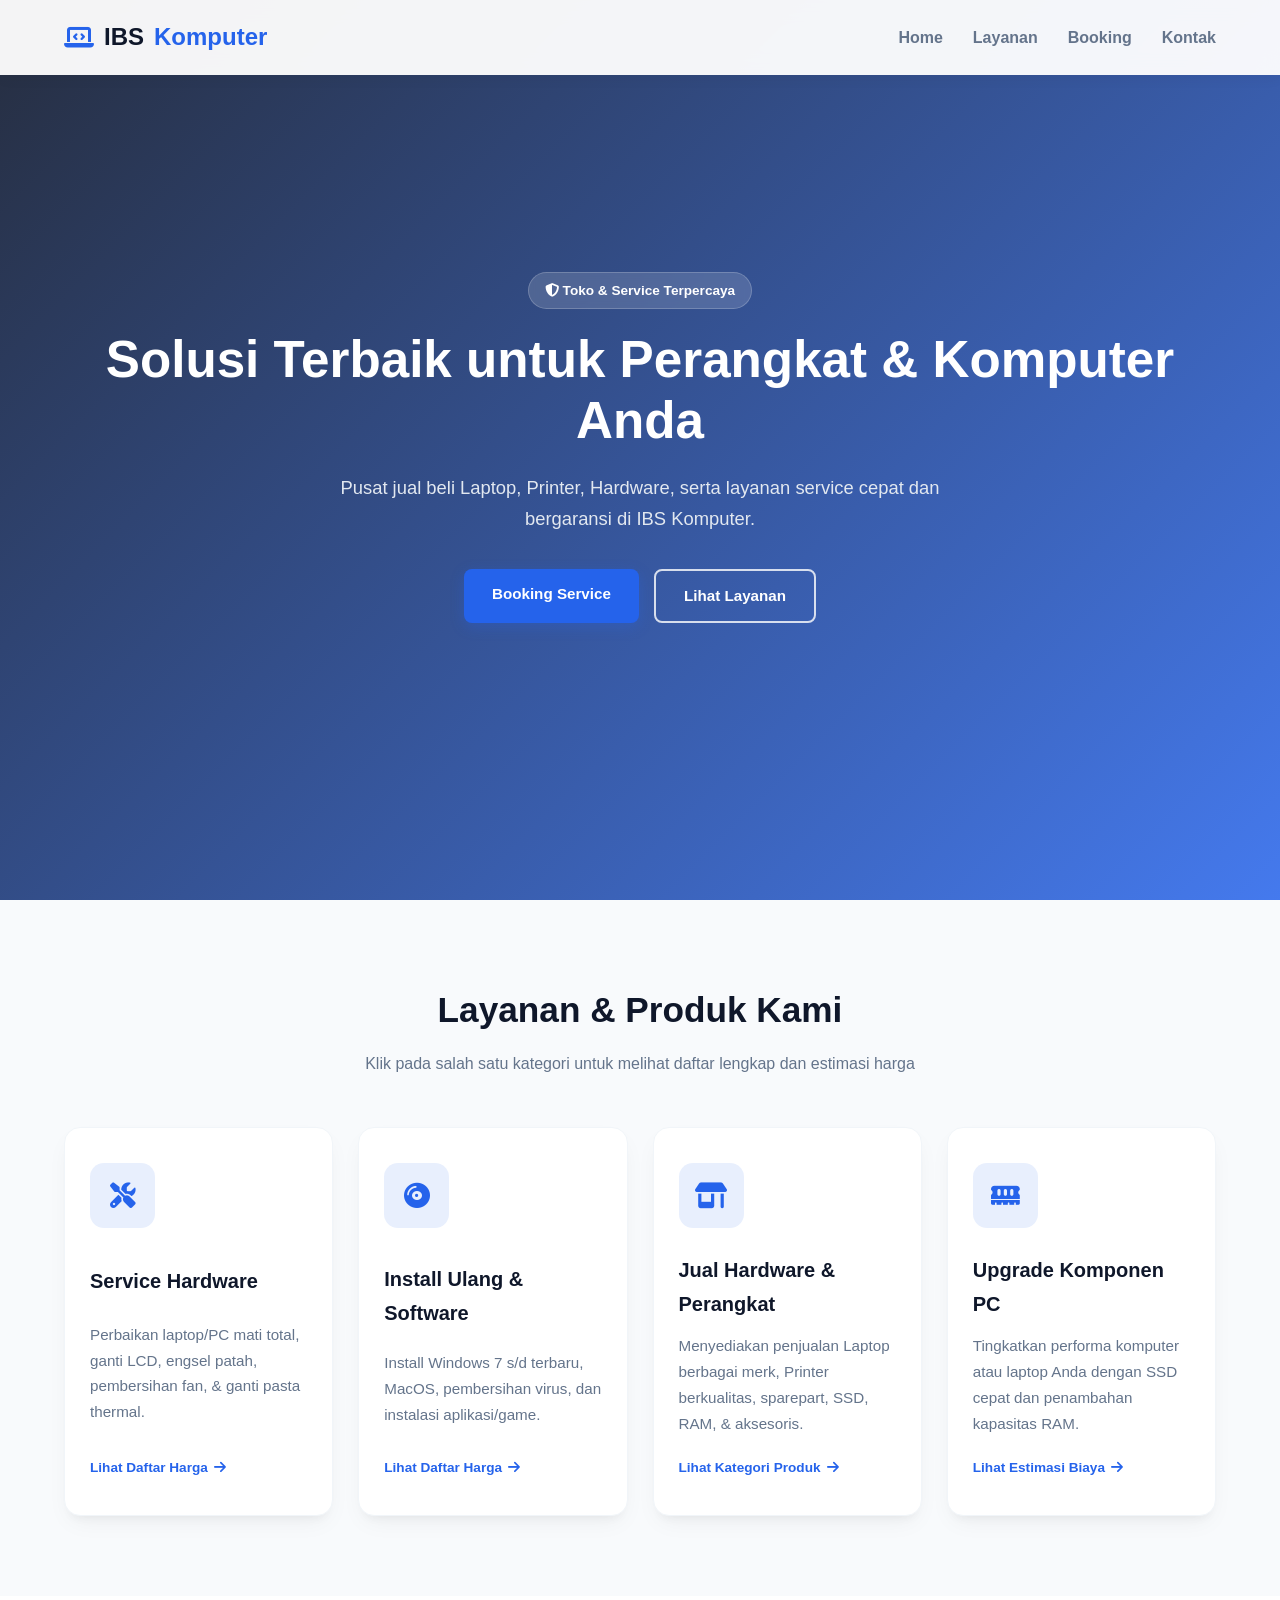
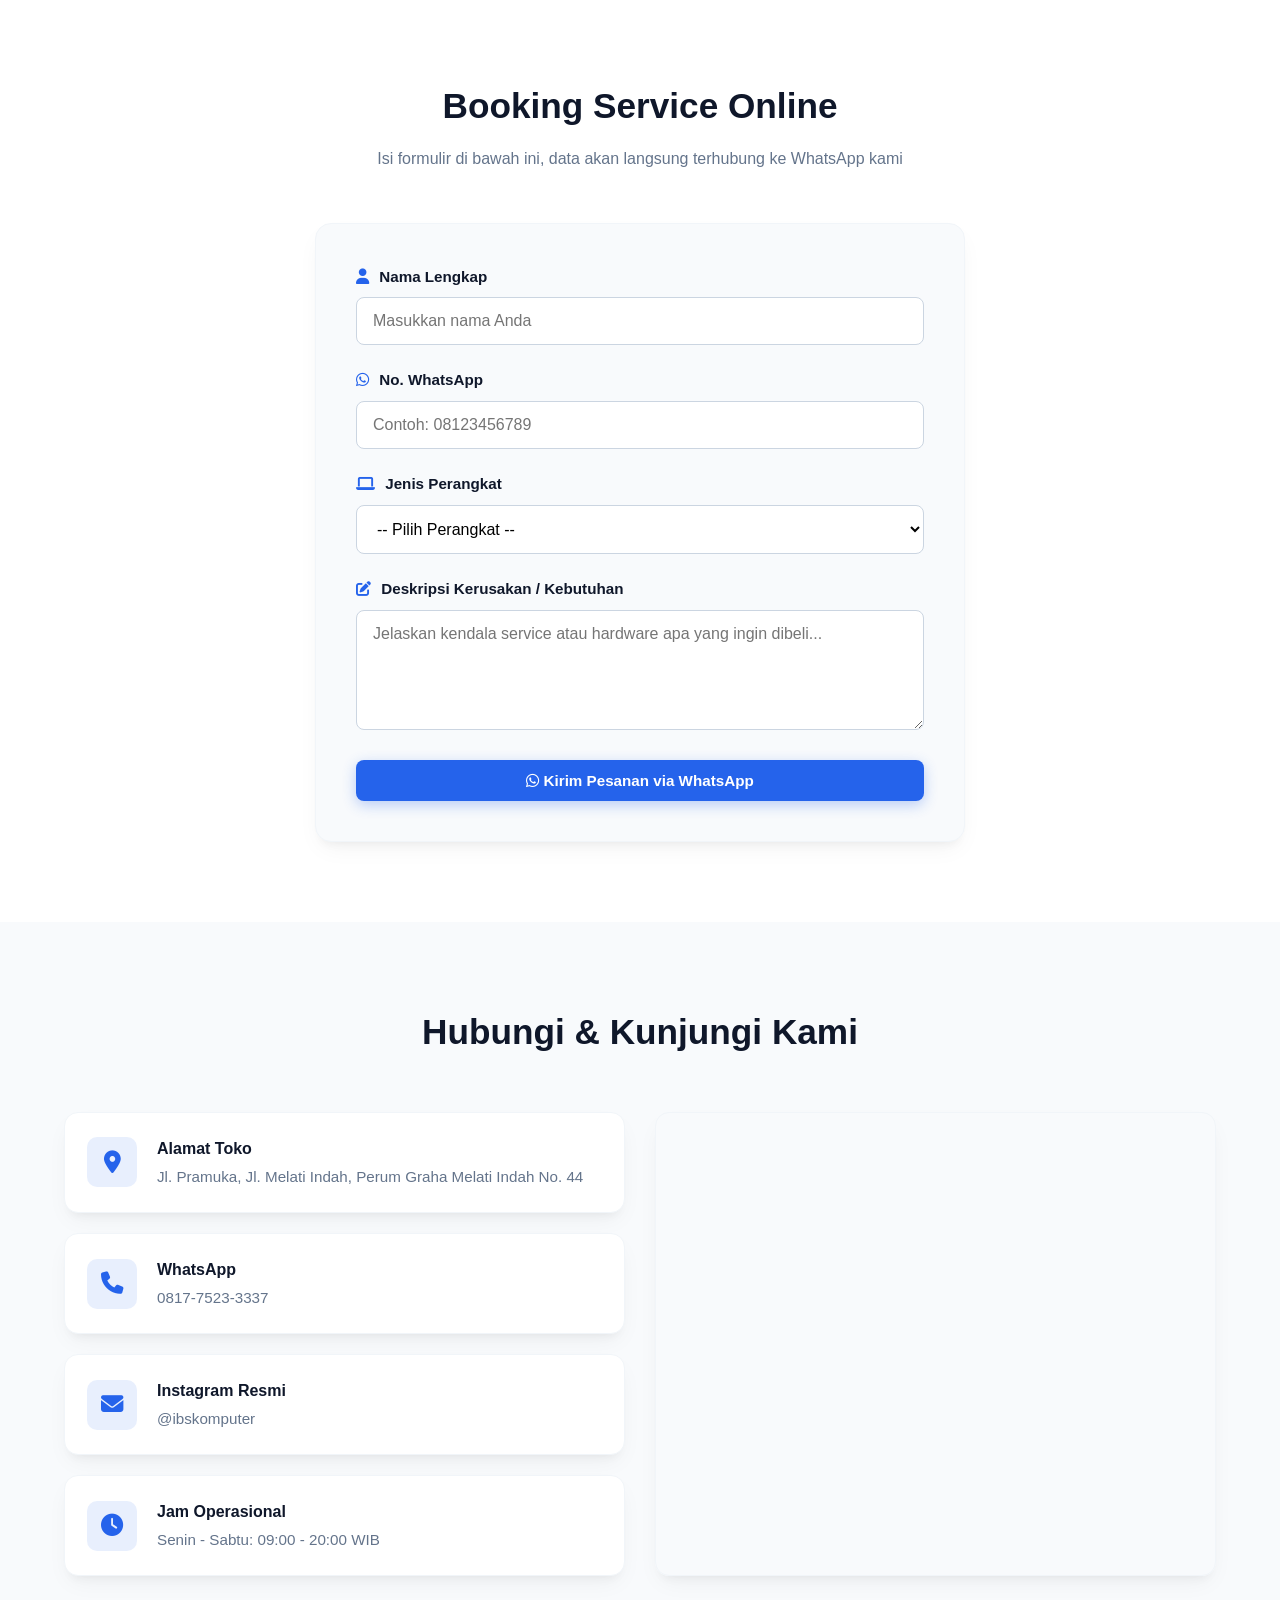
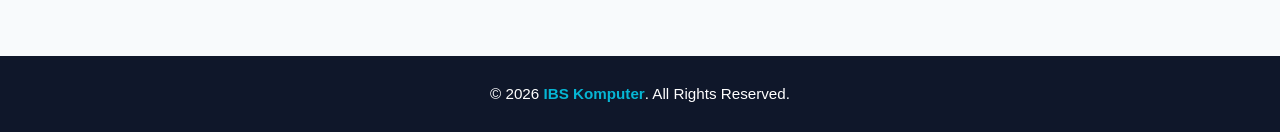
==== index.html @ bc78faf4 "Modify store details in index.html Updated store address, contact information, and map link." ====
<!DOCTYPE html>
<html lang="id">
<head>
    <meta charset="UTF-8">
    <meta name="viewport" content="width=device-width, initial-scale=1.0">
    <title>IBS Komputer - Toko & Service Komputer</title>
    <!-- Font Awesome untuk Icon -->
    <link rel="stylesheet" href="https://cdnjs.cloudflare.com/ajax/libs/font-awesome/6.4.0/css/all.min.css">
    <!-- Hubungkan ke CSS -->
    <link rel="stylesheet" href="style.css">
</head>
<body>

    <!-- NAVBAR -->
    <nav class="navbar">
        <div class="container nav-container">
            <a href="#home" class="logo">
                <i class="fa-solid fa-laptop-code"></i> IBS <span>Komputer</span>
            </a>
            <ul class="nav-menu" id="nav-menu">
                <li class="nav-item"><a href="#home" class="nav-link">Home</a></li>
                <li class="nav-item"><a href="#layanan" class="nav-link">Layanan</a></li>
                <li class="nav-item"><a href="#booking" class="nav-link">Booking</a></li>
                <li class="nav-item"><a href="#kontak" class="nav-link">Kontak</a></li>
            </ul>
            <div class="hamburger" id="hamburger">
                <i class="fa-solid fa-bars"></i>
            </div>
        </div>
    </nav>

    <!-- HOME / HERO SECTION -->
    <section id="home">
        <div class="container hero-content">
            <div class="hero-badge"><i class="fa-solid fa-shield-halved"></i> Toko & Service Terpercaya</div>
            <h1>Solusi Terbaik untuk Perangkat & Komputer Anda</h1>
            <p>Pusat jual beli Laptop, Printer, Hardware, serta layanan service cepat dan bergaransi di IBS Komputer.</p>
            <div class="hero-btns">
                <a href="#booking" class="btn btn-primary">Booking Service</a>
                <a href="#layanan" class="btn btn-outline">Lihat Layanan</a>
            </div>
        </div>
    </section>

    <!-- LAYANAN & TOKO SECTION -->
    <section id="layanan">
        <div class="container">
            <div class="section-title">
                <h2>Layanan & Produk Kami</h2>
                <p>Klik pada salah satu kategori untuk melihat daftar lengkap dan estimasi harga</p>
            </div>
            <div class="services-grid">
                <!-- Card 1 -->
                <div class="service-card" onclick="openModal('service-hardware')">
                    <div class="card-icon"><i class="fa-solid fa-screwdriver-wrench"></i></div>
                    <h3>Service Hardware</h3>
                    <p>Perbaikan laptop/PC mati total, ganti LCD, engsel patah, pembersihan fan, & ganti pasta thermal.</p>
                    <span class="click-info">Lihat Daftar Harga <i class="fa-solid fa-arrow-right"></i></span>
                </div>
                <!-- Card 2 -->
                <div class="service-card" onclick="openModal('install-ulang')">
                    <div class="card-icon"><i class="fa-solid fa-compact-disc"></i></div>
                    <h3>Install Ulang & Software</h3>
                    <p>Install Windows 7 s/d terbaru, MacOS, pembersihan virus, dan instalasi aplikasi/game.</p>
                    <span class="click-info">Lihat Daftar Harga <i class="fa-solid fa-arrow-right"></i></span>
                </div>
                <!-- Card 3 -->
                <div class="service-card" onclick="openModal('jual-hardware')">
                    <div class="card-icon"><i class="fa-solid fa-shop"></i></div>
                    <h3>Jual Hardware & Perangkat</h3>
                    <p>Menyediakan penjualan Laptop berbagai merk, Printer berkualitas, sparepart, SSD, RAM, & aksesoris.</p>
                    <span class="click-info">Lihat Kategori Produk <i class="fa-solid fa-arrow-right"></i></span>
                </div>
                <!-- Card 4 -->
                <div class="service-card" onclick="openModal('sparepart-upgrade')">
                    <div class="card-icon"><i class="fa-solid fa-memory"></i></div>
                    <h3>Upgrade Komponen PC</h3>
                    <p>Tingkatkan performa komputer atau laptop Anda dengan SSD cepat dan penambahan kapasitas RAM.</p>
                    <span class="click-info">Lihat Estimasi Biaya <i class="fa-solid fa-arrow-right"></i></span>
                </div>
            </div>
        </div>
    </section>

    <!-- MODAL / POP-UP DETAIL -->
    <div class="modal" id="priceModal">
        <div class="modal-content">
            <span class="close-btn" onclick="closeModal()">&times;</span>
            <div id="modalBody">
                <!-- Konten dinamis lewat JavaScript -->
            </div>
        </div>
    </div>

    <!-- BOOKING SECTION -->
    <section id="booking">
        <div class="container">
            <div class="section-title">
                <h2>Booking Service Online</h2>
                <p>Isi formulir di bawah ini, data akan langsung terhubung ke WhatsApp kami</p>
            </div>
            <form class="booking-form" id="bookingForm">
                <div class="form-group">
                    <label for="nama"><i class="fa-solid fa-user"></i> Nama Lengkap</label>
                    <input type="text" id="nama" required placeholder="Masukkan nama Anda">
                </div>
                <div class="form-group">
                    <label for="hp"><i class="fa-brands fa-whatsapp"></i> No. WhatsApp</label>
                    <input type="tel" id="hp" required placeholder="Contoh: 08123456789">
                </div>
                <div class="form-group">
                    <label for="perangkat"><i class="fa-solid fa-laptop"></i> Jenis Perangkat</label>
                    <select id="perangkat" required>
                        <option value="">-- Pilih Perangkat --</option>
                        <option value="Laptop">Laptop</option>
                        <option value="Printer">Printer</option>
                        <option value="PC Desktop / Komputer">PC Desktop / Komputer</option>
                        <option value="Lainnya">Lainnya</option>
                    </select>
                </div>
                <div class="form-group">
                    <label for="keluhan"><i class="fa-solid fa-pen-to-square"></i> Deskripsi Kerusakan / Kebutuhan</label>
                    <textarea id="keluhan" required placeholder="Jelaskan kendala service atau hardware apa yang ingin dibeli..."></textarea>
                </div>
                <button type="submit" class="btn btn-primary btn-block"><i class="fa-brands fa-whatsapp"></i> Kirim Pesanan via WhatsApp</button>
            </form>
        </div>
    </section>

    <!-- KONTAK SECTION -->
    <section id="kontak">
        <div class="container">
            <div class="section-title">
                <h2>Hubungi & Kunjungi Kami</h2>
            </div>
            <div class="contact-container">
                <div class="contact-info">
                    <div class="info-item">
                        <div class="info-icon"><i class="fa-solid fa-location-dot"></i></div>
                        <div>
                            <h4>Alamat Toko</h4>
                            <p>Jl. Pramuka, Jl. Melati Indah, Perum Graha Melati Indah No. 44</p></p>
                        </div>
                    </div>
                    <div class="info-item">
                        <div class="info-icon"><i class="fa-solid fa-phone"></i></div>
                        <div>
                            <h4>WhatsApp</h4>
                            <p>0817-7523-3337</p>
                        </div>
                    </div>
                    <div class="info-item">
                        <div class="info-icon"><i class="fa-solid fa-envelope"></i></div>
                        <div>
                            <h4>Instagram Resmi</h4>
                            <p>@ibskomputer</p>
                        </div>
                    </div>
                    <div class="info-item">
                        <div class="info-icon"><i class="fa-solid fa-clock"></i></div>
                        <div>
                            <h4>Jam Operasional</h4>
                            <p>Senin - Sabtu: 09:00 - 20:00 WIB</p>
                        </div>
                    </div>
                </div>
                <div class="map-container">
                    <iframe src="https://maps.app.goo.gl/cuRayDPcyxFips399" allowfullscreen="" loading="lazy"></iframe>
                </div>
            </div>
        </div>
    </section>

    <!-- FOOTER -->
    <footer>
        <div class="container">
            <p>&copy; 2026 <strong>IBS Komputer</strong>. All Rights Reserved.</p>
        </div>
    </footer>

    <!-- Hubungkan ke JS -->
    <script src="script.js"></script>
</body>
                                      </html>
---- style.css ----
/* --- RESET & BASIC STYLES --- */
* {
    margin: 0;
    padding: 0;
    box-sizing: border-box;
    font-family: 'Inter', 'Segoe UI', Tahoma, Geneva, Verdana, sans-serif;
    scroll-behavior: smooth;
}

:root {
    --primary: #2563eb;
    --primary-dark: #1d4ed8;
    --secondary: #06b6d4;
    --dark: #0f172a;
    --gray: #64748b;
    --light: #f8fafc;
    --white: #ffffff;
    --shadow: 0 10px 25px -5px rgba(0, 0, 0, 0.05), 0 8px 10px -6px rgba(0, 0, 0, 0.05);
    --transition: all 0.3s ease;
}

body {
    background-color: var(--light);
    color: var(--dark);
    line-height: 1.7;
}

a {
    text-decoration: none;
    color: inherit;
}

ul {
    list-style: none;
}

.container {
    width: 90%;
    max-width: 1200px;
    margin: auto;
}

/* Tombol */
.btn {
    display: inline-block;
    padding: 12px 28px;
    border-radius: 8px;
    cursor: pointer;
    font-weight: 600;
    transition: var(--transition);
    font-size: 0.95rem;
    border: none;
}

.btn-primary {
    background-color: var(--primary);
    color: var(--white);
    box-shadow: 0 4px 14px rgba(37, 99, 235, 0.3);
}

.btn-primary:hover {
    background-color: var(--primary-dark);
    transform: translateY(-2px);
}

.btn-outline {
    background-color: transparent;
    color: var(--white);
    border: 2px solid rgba(255, 255, 255, 0.8);
}

.btn-outline:hover {
    background-color: var(--white);
    color: var(--dark);
}

.btn-block {
    width: 100%;
    text-align: center;
}

/* Judul Section */
.section-title {
    text-align: center;
    margin-bottom: 50px;
}

.section-title h2 {
    font-size: 2.2rem;
    color: var(--dark);
    font-weight: 800;
    margin-bottom: 10px;
}

.section-title p {
    color: var(--gray);
    font-size: 1rem;
}

section {
    padding: 80px 0;
}

/* --- NAVBAR MODERN --- */
.navbar {
    background-color: rgba(255, 255, 255, 0.95);
    backdrop-filter: blur(10px);
    box-shadow: 0 2px 15px rgba(0, 0, 0, 0.05);
    position: fixed;
    top: 0;
    width: 100%;
    z-index: 1000;
}

.nav-container {
    display: flex;
    justify-content: space-between;
    align-items: center;
    height: 75px;
}

.logo {
    font-size: 1.5rem;
    font-weight: 800;
    color: var(--dark);
    display: flex;
    align-items: center;
    gap: 10px;
}

.logo i {
    color: var(--primary);
}

.logo span {
    color: var(--primary);
}

.nav-menu {
    display: flex;
    gap: 30px;
}

.nav-link {
    font-weight: 600;
    color: var(--gray);
    transition: var(--transition);
}

.nav-link:hover, .nav-link.active {
    color: var(--primary);
}

.hamburger {
    display: none;
    cursor: pointer;
    font-size: 1.5rem;
    color: var(--dark);
}

/* --- HERO SECTION --- */
#home {
    background: linear-gradient(135deg, rgba(15, 23, 42, 0.9), rgba(37, 99, 235, 0.85)), url('https://images.unsplash.com/photo-1588702547923-7093a6c3ba33?q=80&w=1200&auto=format&fit=crop') no-repeat center center/cover;
    min-height: 100vh;
    display: flex;
    align-items: center;
    text-align: center;
    color: var(--white);
    padding-top: 75px;
}

.hero-badge {
    display: inline-block;
    background: rgba(255, 255, 255, 0.15);
    backdrop-filter: blur(5px);
    padding: 6px 16px;
    border-radius: 50px;
    font-size: 0.85rem;
    font-weight: 600;
    margin-bottom: 20px;
    border: 1px solid rgba(255, 255, 255, 0.2);
}

.hero-content h1 {
    font-size: 3.2rem;
    font-weight: 800;
    margin-bottom: 20px;
    line-height: 1.2;
}

.hero-content p {
    font-size: 1.15rem;
    margin-bottom: 35px;
    max-width: 650px;
    margin-left: auto;
    margin-right: auto;
    color: #e2e8f0;
}

.hero-btns {
    display: flex;
    gap: 15px;
    justify-content: center;
}

/* --- LAYANAN SECTION --- */
.services-grid {
    display: grid;
    grid-template-columns: repeat(auto-fit, minmax(260px, 1fr));
    gap: 25px;
}

.service-card {
    background-color: var(--white);
    padding: 35px 25px;
    border-radius: 16px;
    box-shadow: var(--shadow);
    transition: var(--transition);
    cursor: pointer;
    position: relative;
    display: flex;
    flex-direction: column;
    justify-content: space-between;
    border: 1px solid #f1f5f9;
}

.service-card:hover {
    transform: translateY(-8px);
    box-shadow: 0 20px 30px -10px rgba(37, 99, 235, 0.12);
    border-color: rgba(37, 99, 235, 0.3);
}

.card-icon {
    width: 65px;
    height: 65px;
    background: rgba(37, 99, 235, 0.1);
    color: var(--primary);
    display: flex;
    align-items: center;
    justify-content: center;
    border-radius: 14px;
    font-size: 1.6rem;
    margin-bottom: 25px;
    transition: var(--transition);
}

.service-card:hover .card-icon {
    background: var(--primary);
    color: var(--white);
}

.service-card h3 {
    font-size: 1.25rem;
    font-weight: 700;
    margin-bottom: 12px;
    color: var(--dark);
}

.service-card p {
    color: var(--gray);
    font-size: 0.95rem;
    margin-bottom: 20px;
}

.click-info {
    font-size: 0.85rem;
    color: var(--primary);
    font-weight: 700;
    display: flex;
    align-items: center;
    gap: 6px;
}

/* --- MODAL (POP-UP) --- */
.modal {
    display: none;
    position: fixed;
    z-index: 2000;
    left: 0;
    top: 0;
    width: 100%;
    height: 100%;
    overflow: auto;
    background-color: rgba(15, 23, 42, 0.6);
    backdrop-filter: blur(5px);
    animation: fadeIn 0.3s ease;
}

@keyframes fadeIn {
    from { opacity: 0; }
    to { opacity: 1; }
}

.modal-content {
    background-color: var(--white);
    margin: 6% auto;
    padding: 35px;
    border-radius: 16px;
    width: 90%;
    max-width: 700px;
    position: relative;
    box-shadow: 0 25px 50px -12px rgba(0, 0, 0, 0.25);
}

.close-btn {
    position: absolute;
    right: 25px;
    top: 20px;
    font-size: 28px;
    font-weight: 700;
    color: var(--gray);
    cursor: pointer;
    transition: var(--transition);
}

.close-btn:hover {
    color: var(--dark);
}

.modal-header-title {
    color: var(--dark);
    font-size: 1.5rem;
    font-weight: 800;
    margin-bottom: 8px;
}

/* Tabel Harga dalam Modal */
.price-table {
    width: 100%;
    border-collapse: collapse;
    margin-top: 20px;
    border-radius: 8px;
    overflow: hidden;
    box-shadow: 0 0 0 1px #e2e8f0;
}

.price-table th, .price-table td {
    padding: 14px 18px;
    text-align: left;
    font-size: 0.95rem;
}

.price-table th {
    background-color: var(--primary);
    color: var(--white);
    font-weight: 600;
}

.price-table tr:nth-child(even) {
    background-color: #f8fafc;
}

.price-table tr:not(:last-child) td {
    border-bottom: 1px solid #e2e8f0;
}

.modal-footer-btn {
    margin-top: 25px;
    text-align: right;
}

/* --- BOOKING SECTION --- */
#booking {
    background-color: var(--white);
}

.booking-form {
    max-width: 650px;
    margin: 0 auto;
    background: var(--light);
    padding: 40px;
    border-radius: 16px;
    box-shadow: var(--shadow);
    border: 1px solid #f1f5f9;
}

.form-group {
    margin-bottom: 22px;
}

.form-group label {
    display: block;
    margin-bottom: 8px;
    font-weight: 600;
    font-size: 0.95rem;
    color: var(--dark);
}

.form-group label i {
    color: var(--primary);
    margin-right: 6px;
}

.form-group input,
.form-group select,
.form-group textarea {
    width: 100%;
    padding: 14px 16px;
    border: 1px solid #cbd5e1;
    border-radius: 8px;
    outline: none;
    font-size: 1rem;
    background-color: var(--white);
    transition: var(--transition);
}

.form-group input:focus,
.form-group select:focus,
.form-group textarea:focus {
    border-color: var(--primary);
    box-shadow: 0 0 0 3px rgba(37, 99, 235, 0.15);
}

.form-group textarea {
    resize: vertical;
    height: 120px;
}

/* --- KONTAK SECTION --- */
.contact-container {
    display: grid;
    grid-template-columns: repeat(auto-fit, minmax(300px, 1fr));
    gap: 30px;
}

.contact-info {
    display: flex;
    flex-direction: column;
    gap: 20px;
}

.info-item {
    display: flex;
    align-items: center;
    gap: 20px;
    background: var(--white);
    padding: 22px;
    border-radius: 14px;
    box-shadow: var(--shadow);
    border: 1px solid #f1f5f9;
}

.info-icon {
    width: 50px;
    height: 50px;
    background: rgba(37, 99, 235, 0.1);
    color: var(--primary);
    border-radius: 10px;
    display: flex;
    align-items: center;
    justify-content: center;
    font-size: 1.4rem;
    flex-shrink: 0;
}

.info-item h4 {
    font-weight: 700;
    color: var(--dark);
    margin-bottom: 2px;
}

.info-item p {
    color: var(--gray);
    font-size: 0.95rem;
}

.map-container {
    height: 100%;
    min-height: 320px;
    border-radius: 14px;
    overflow: hidden;
    box-shadow: var(--shadow);
    border: 1px solid #f1f5f9;
}

.map-container iframe {
    width: 100%;
    height: 100%;
    border: 0;
}

/* --- FOOTER --- */
footer {
    background-color: var(--dark);
    color: var(--white);
    text-align: center;
    padding: 25px 0;
    font-size: 0.95rem;
}

footer strong {
    color: var(--secondary);
}

/* --- MEDIA QUERIES (RESPONSIF MOBILE) --- */
@media screen and (max-width: 768px) {
    .hamburger {
        display: block;
    }

    .nav-menu {
        position: fixed;
        left: -100%;
        top: 75px;
        flex-direction: column;
        background-color: var(--white);
        width: 100%;
        text-align: center;
        transition: var(--transition);
        box-shadow: 0 10px 20px rgba(0,0,0,0.08);
        padding: 30px 0;
        gap: 20px;
    }

    .nav-menu.active {
        left: 0;
    }

    .hero-content h1 {
        font-size: 2.3rem;
    }

    .hero-content p {
        font-size: 1rem;
    }

    .hero-btns {
        flex-direction: column;
        padding: 0 20px;
    }

    .modal-content {
        width: 95%;
        margin: 15% auto;
        padding: 20px;
    }

    .price-table th, .price-table td {
        padding: 10px;
        font-size: 0.85rem;
    }

    .booking-form {
        padding: 25px 20px;
    }
}
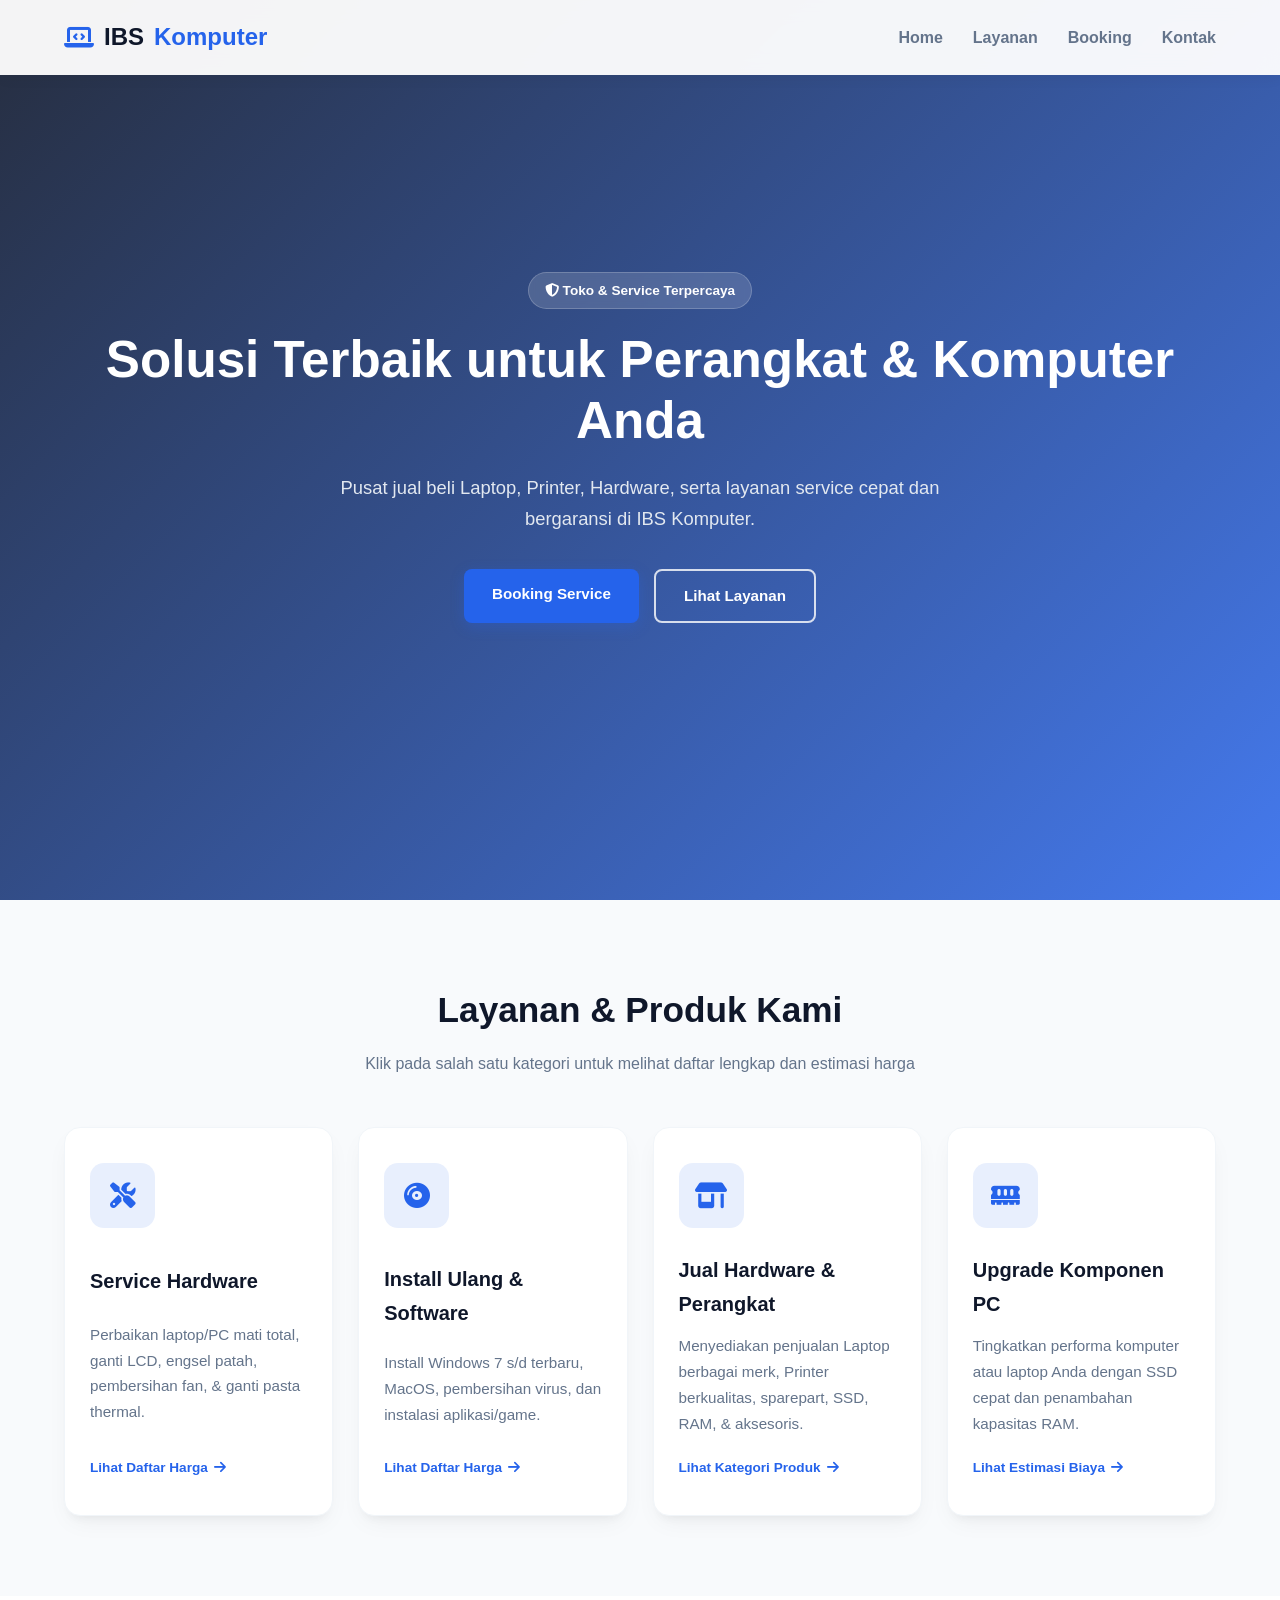
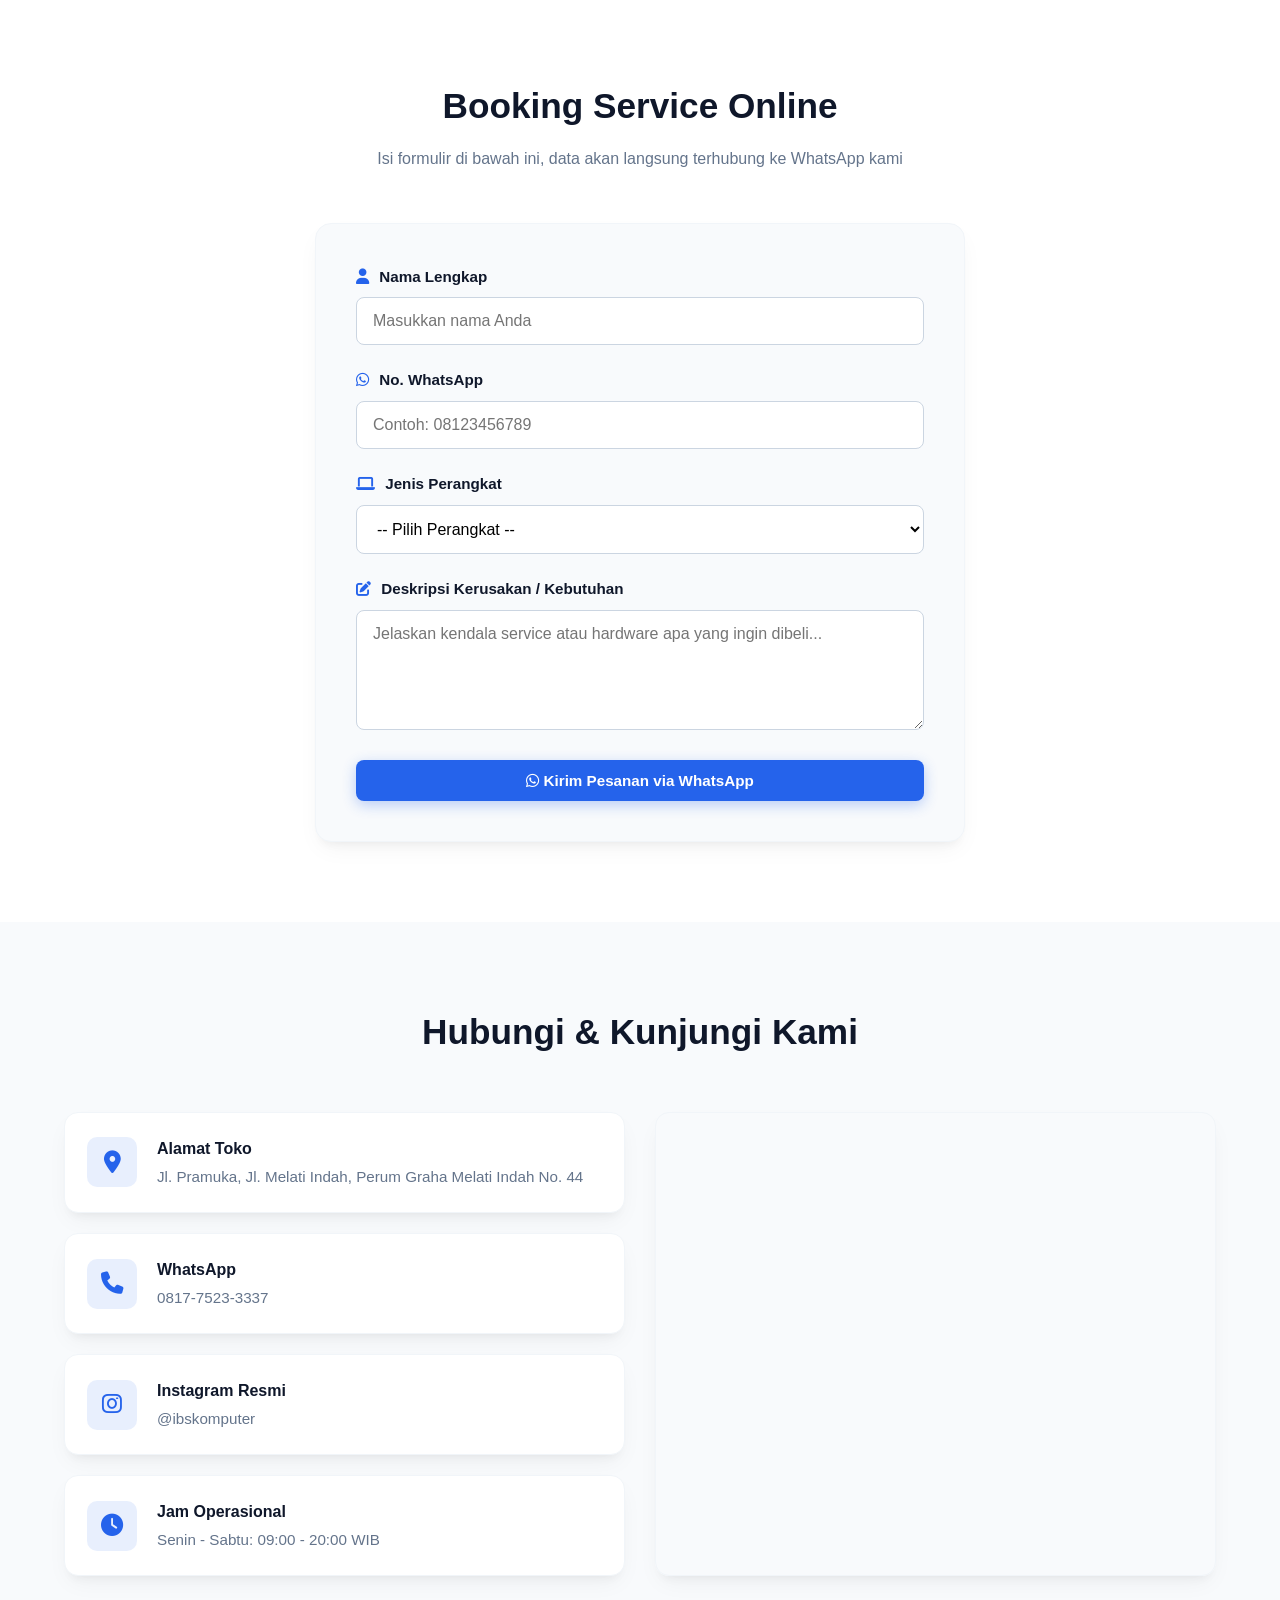
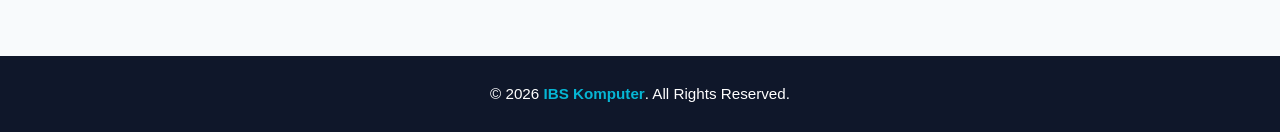
==== commit 573accae: "Replace email icon with Instagram icon" ====
--- a/index.html
+++ b/index.html
@@ -150,7 +150,7 @@
                         </div>
                     </div>
                     <div class="info-item">
-                        <div class="info-icon"><i class="fa-solid fa-envelope"></i></div>
+                        <div class="info-icon"><i class="fa-brands fa-instagram"></i></div>
                         <div>
                             <h4>Instagram Resmi</h4>
                             <p>@ibskomputer</p>
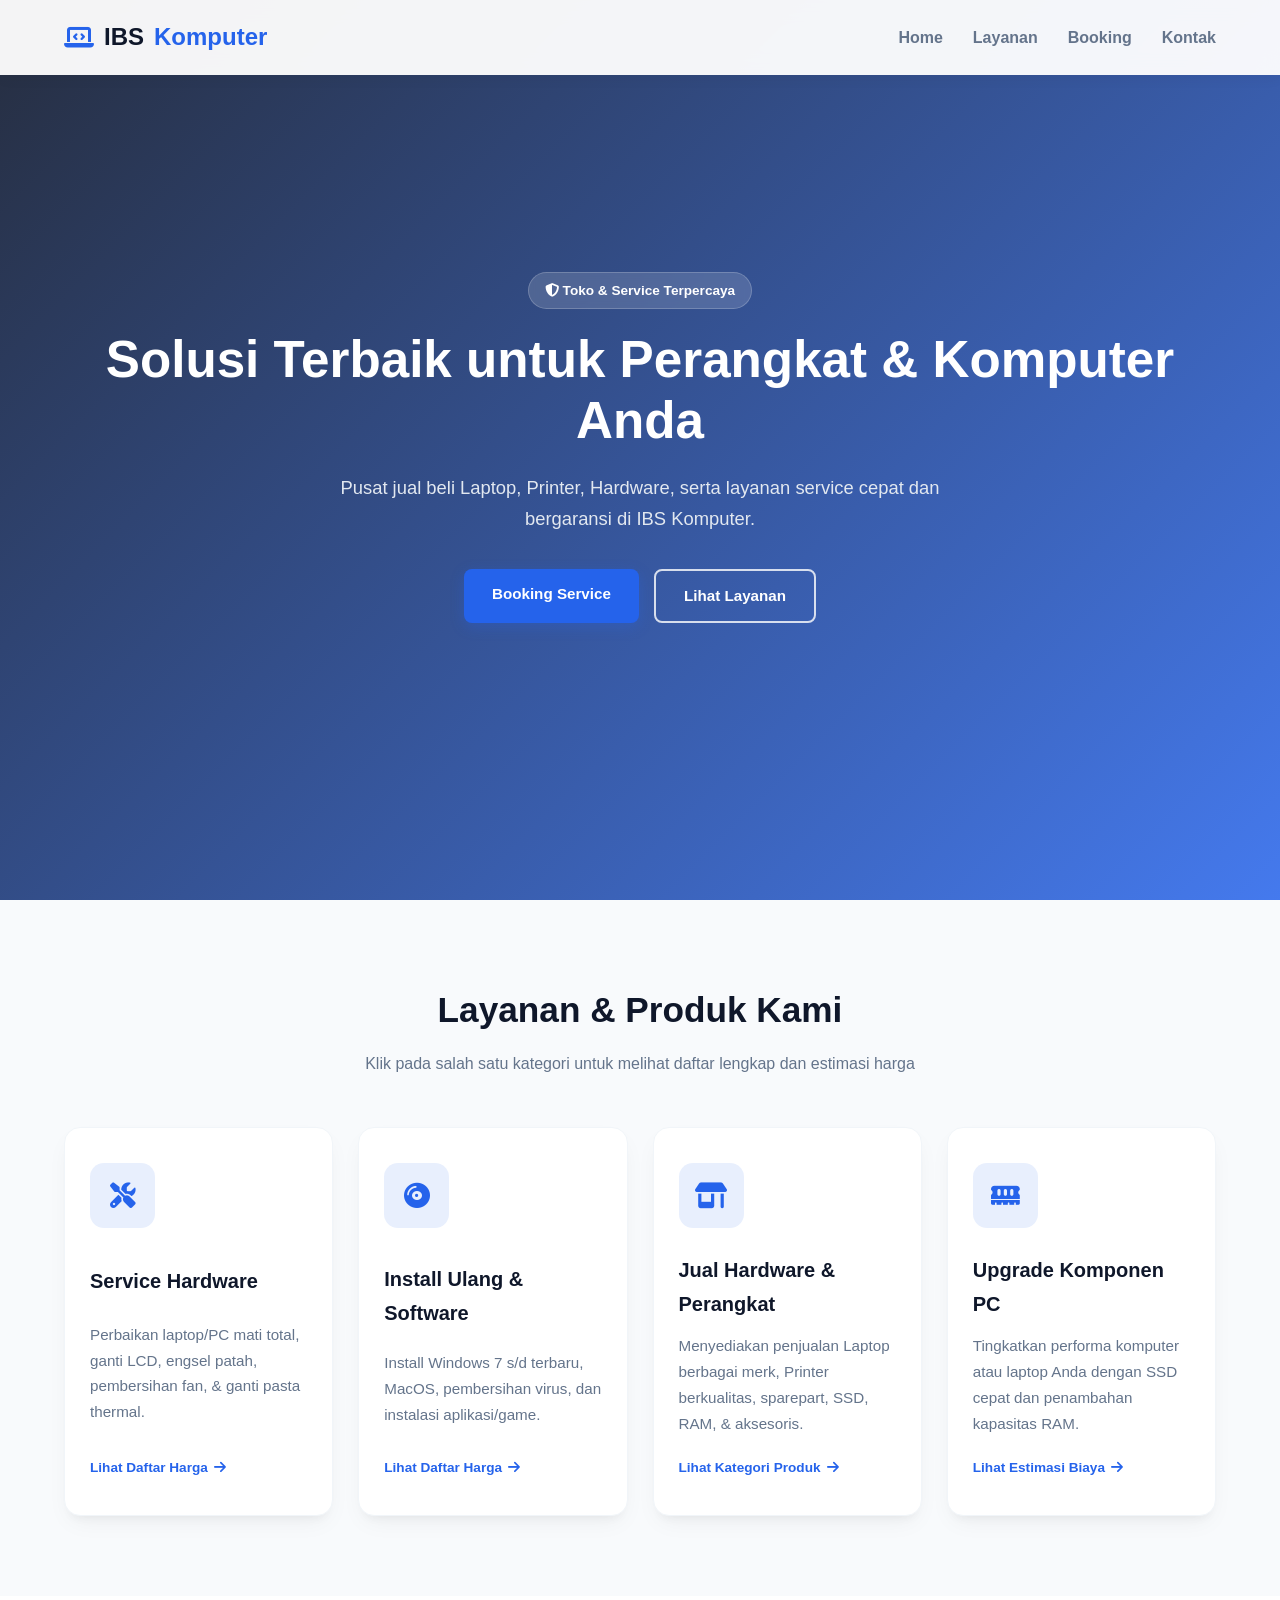
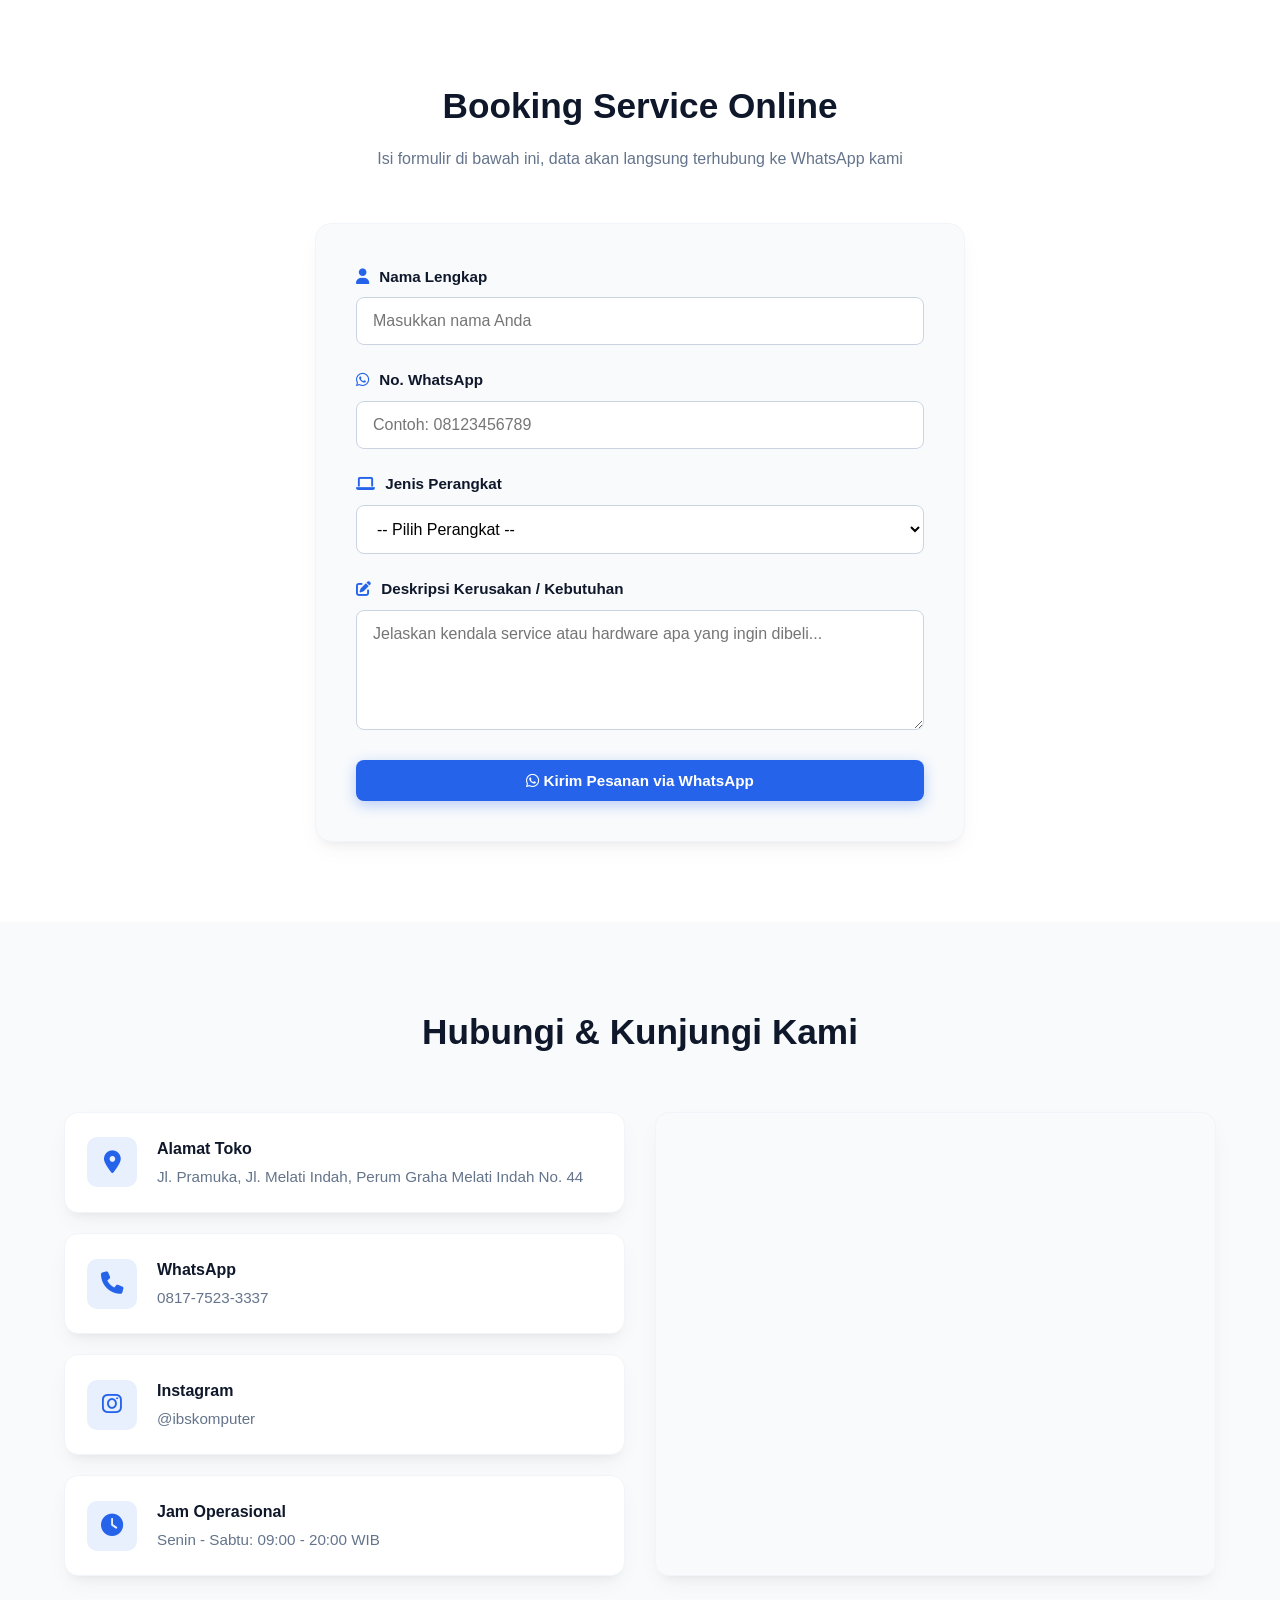
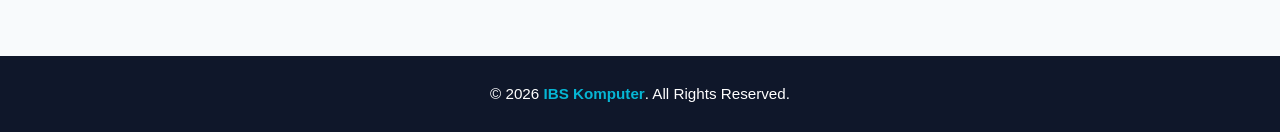
==== commit cfd5bd0f: "Update Instagram heading and map iframe source" ====
--- a/index.html
+++ b/index.html
@@ -152,7 +152,7 @@
                     <div class="info-item">
                         <div class="info-icon"><i class="fa-brands fa-instagram"></i></div>
                         <div>
-                            <h4>Instagram Resmi</h4>
+                            <h4>Instagram</h4>
                             <p>@ibskomputer</p>
                         </div>
                     </div>
@@ -165,7 +165,7 @@
                     </div>
                 </div>
                 <div class="map-container">
-                    <iframe src="https://maps.app.goo.gl/cuRayDPcyxFips399" allowfullscreen="" loading="lazy"></iframe>
+                    <iframe src="https://maps.app.goo.gl/m4VeYQGhC5Ri8Awc6" allowfullscreen="" loading="lazy"></iframe>
                 </div>
             </div>
         </div>
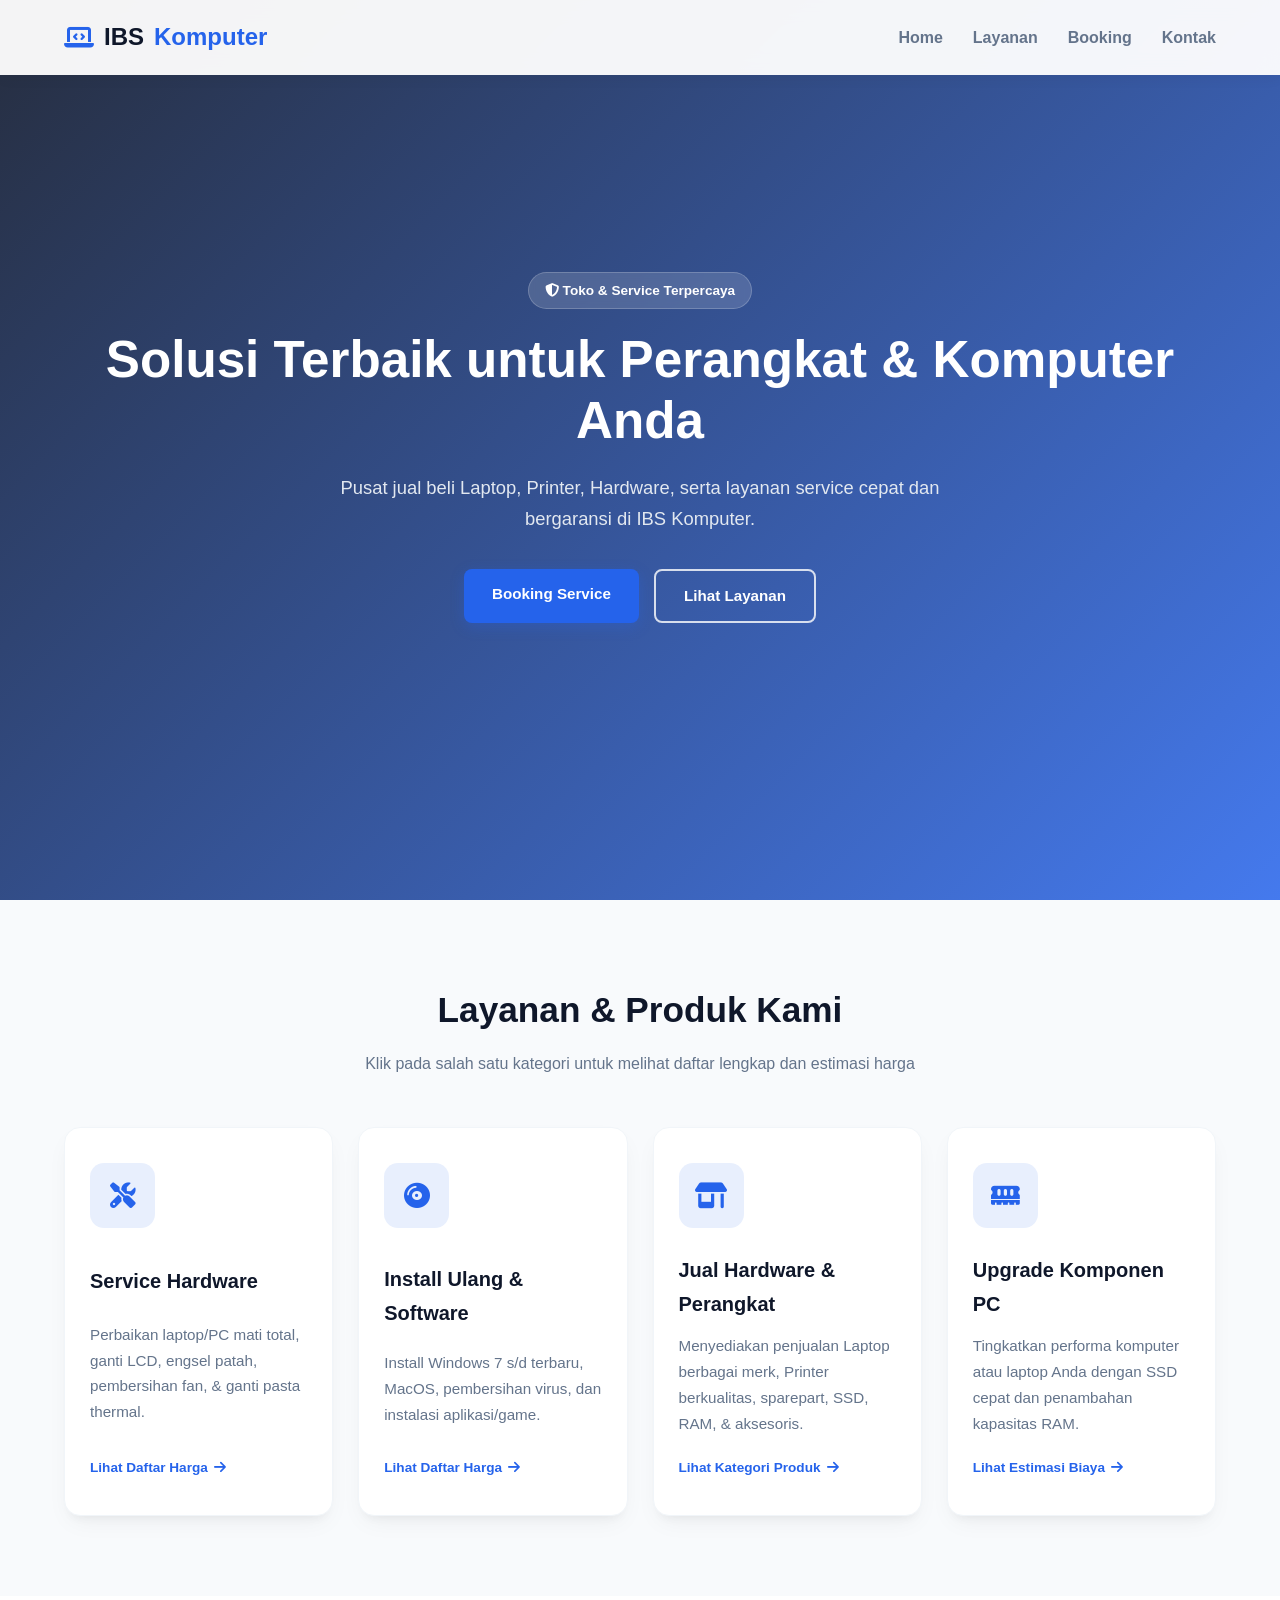
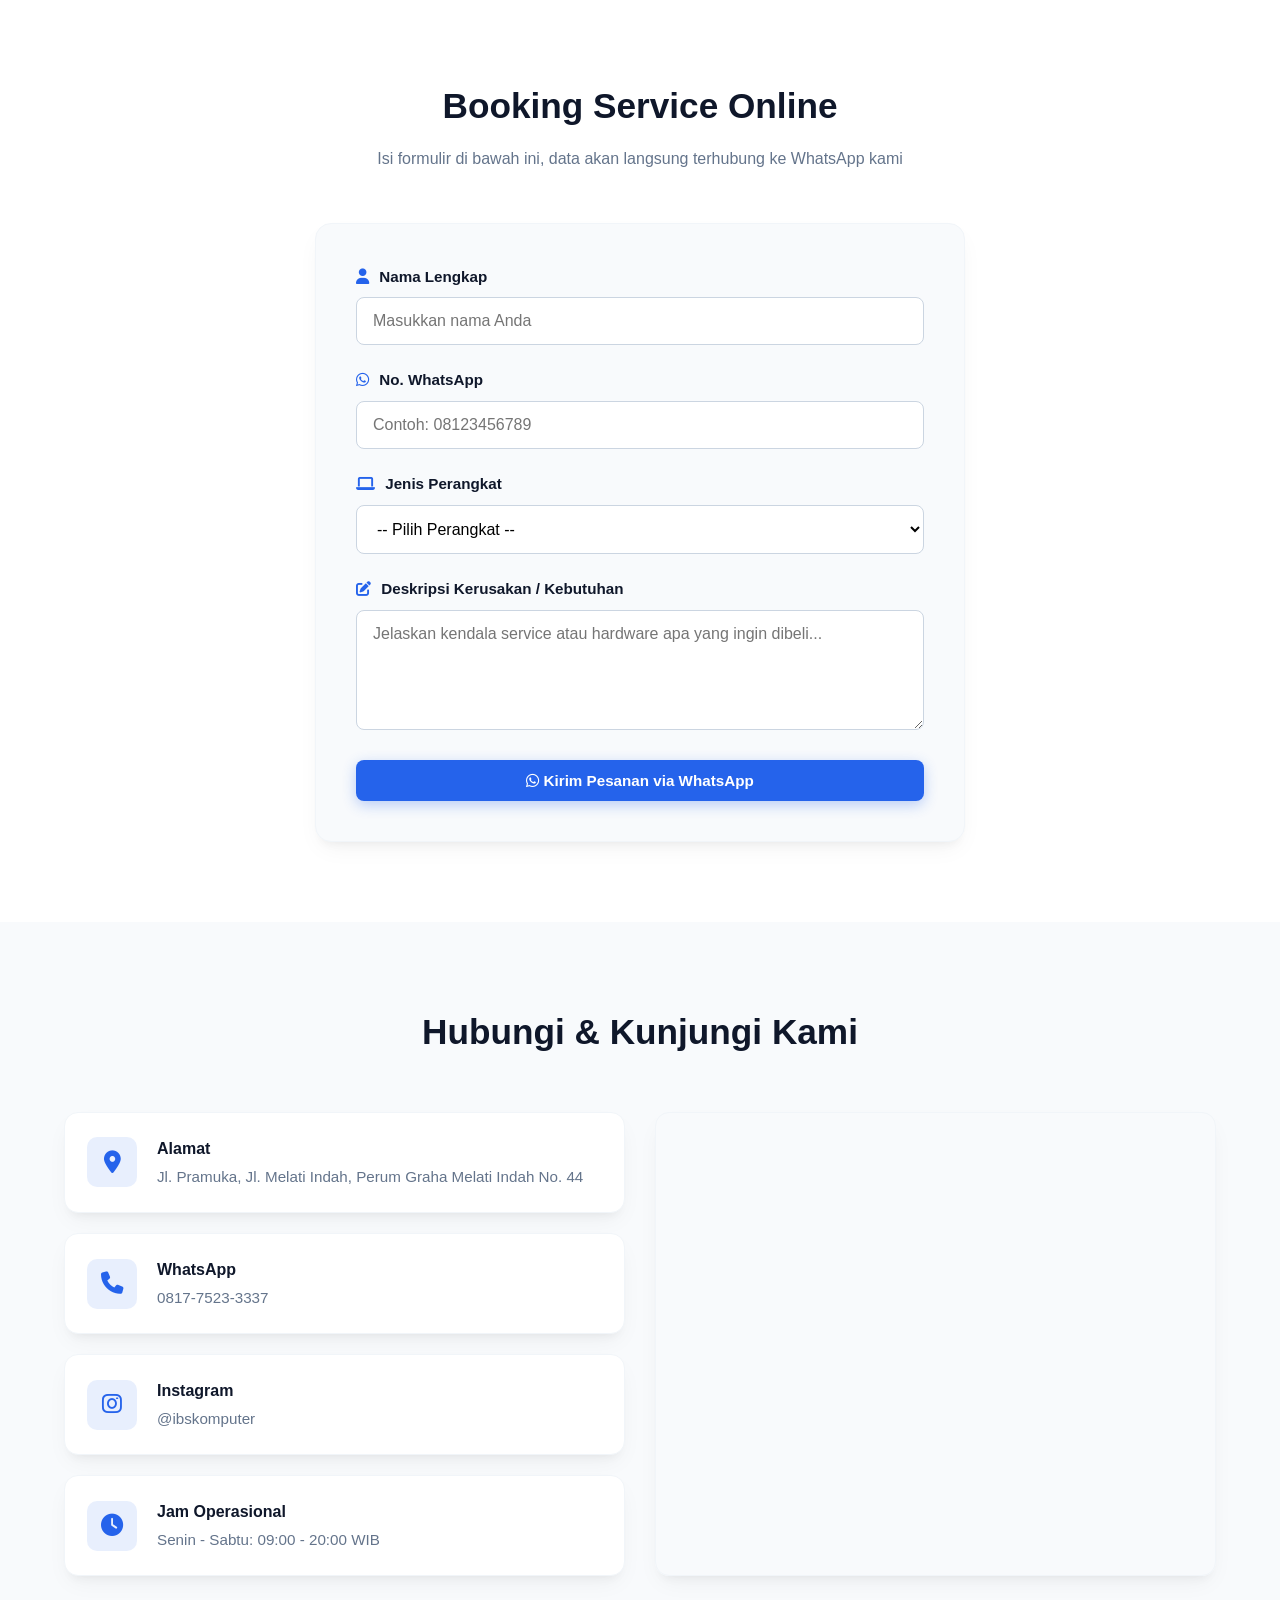
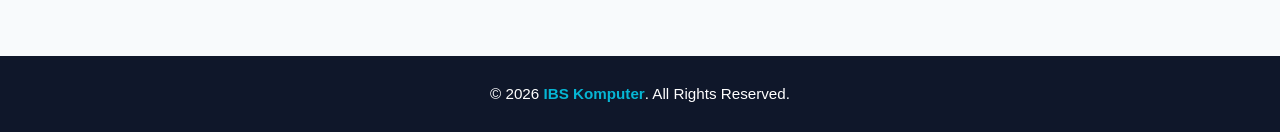
==== commit 3f7c62ba: "Rename 'Alamat Toko' to 'Alamat' in contact info" ====
--- a/index.html
+++ b/index.html
@@ -138,7 +138,7 @@
                     <div class="info-item">
                         <div class="info-icon"><i class="fa-solid fa-location-dot"></i></div>
                         <div>
-                            <h4>Alamat Toko</h4>
+                            <h4>Alamat</h4>
                             <p>Jl. Pramuka, Jl. Melati Indah, Perum Graha Melati Indah No. 44</p></p>
                         </div>
                     </div>
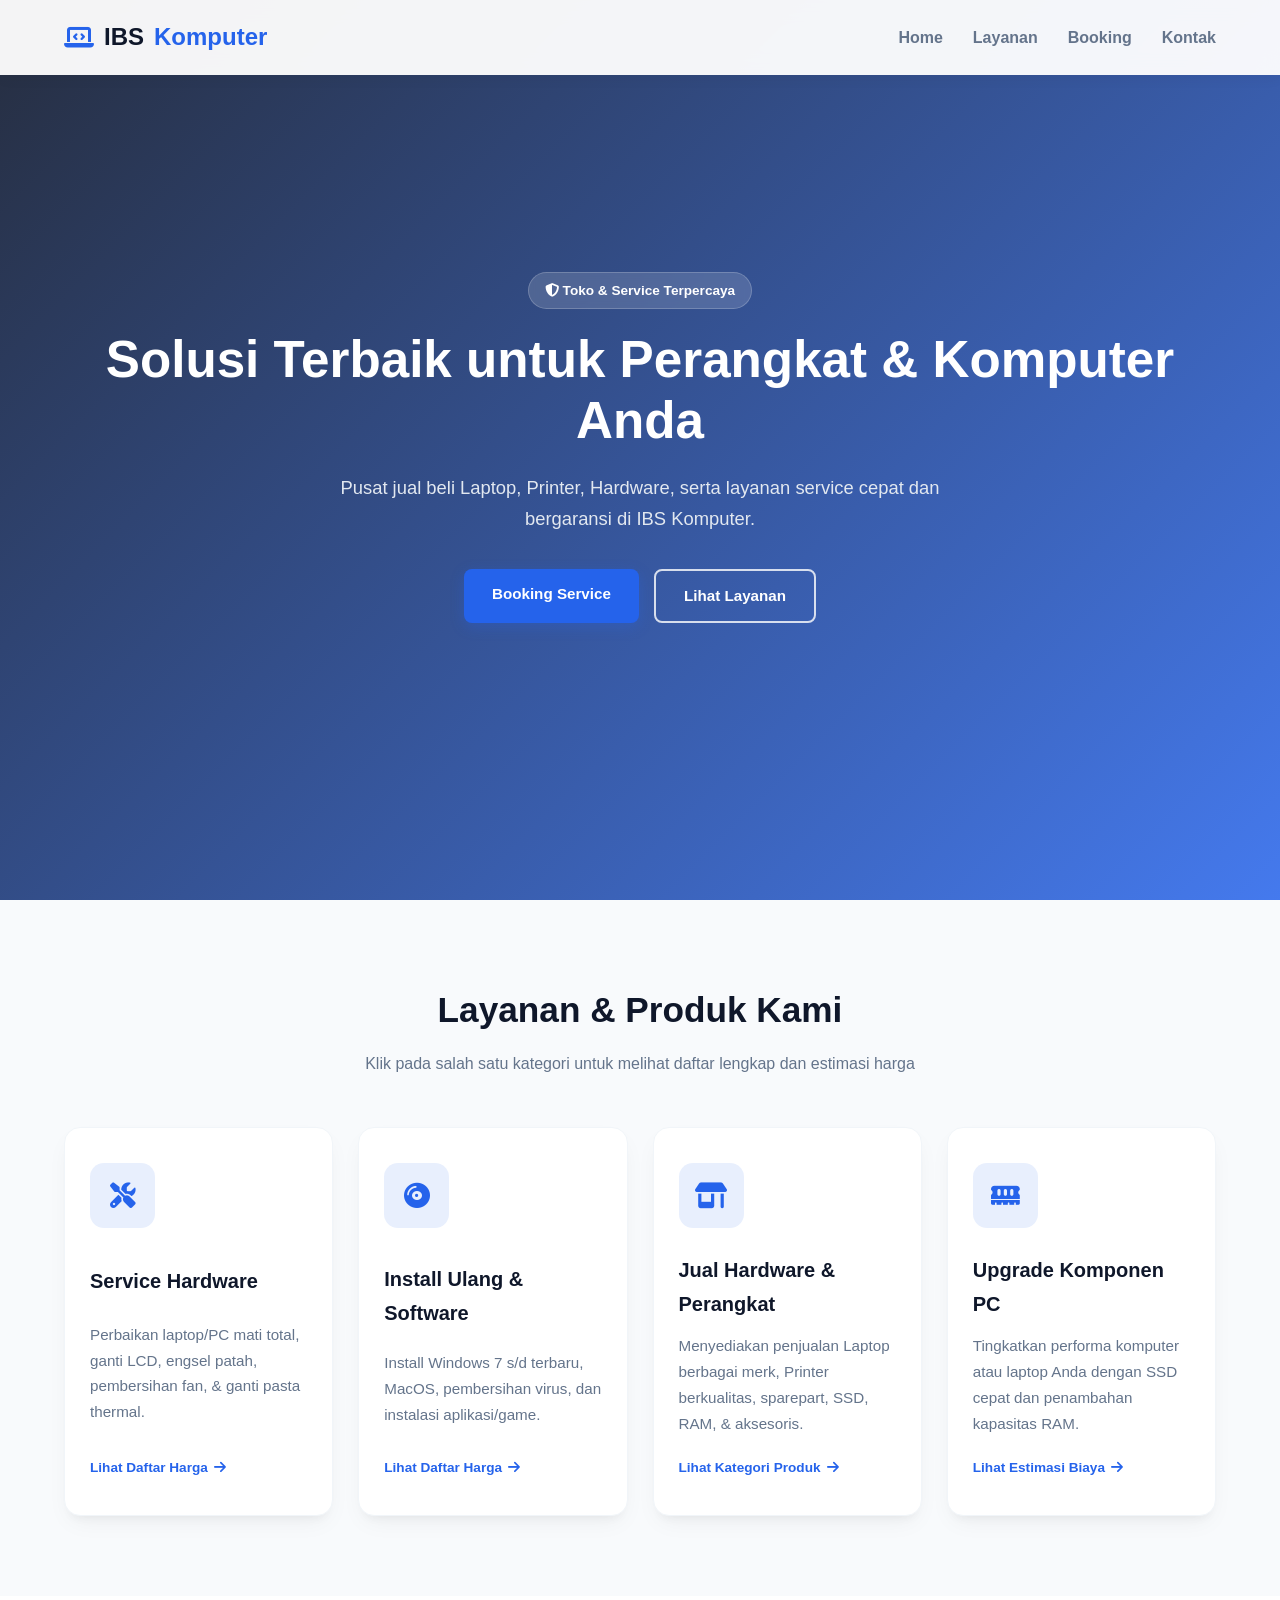
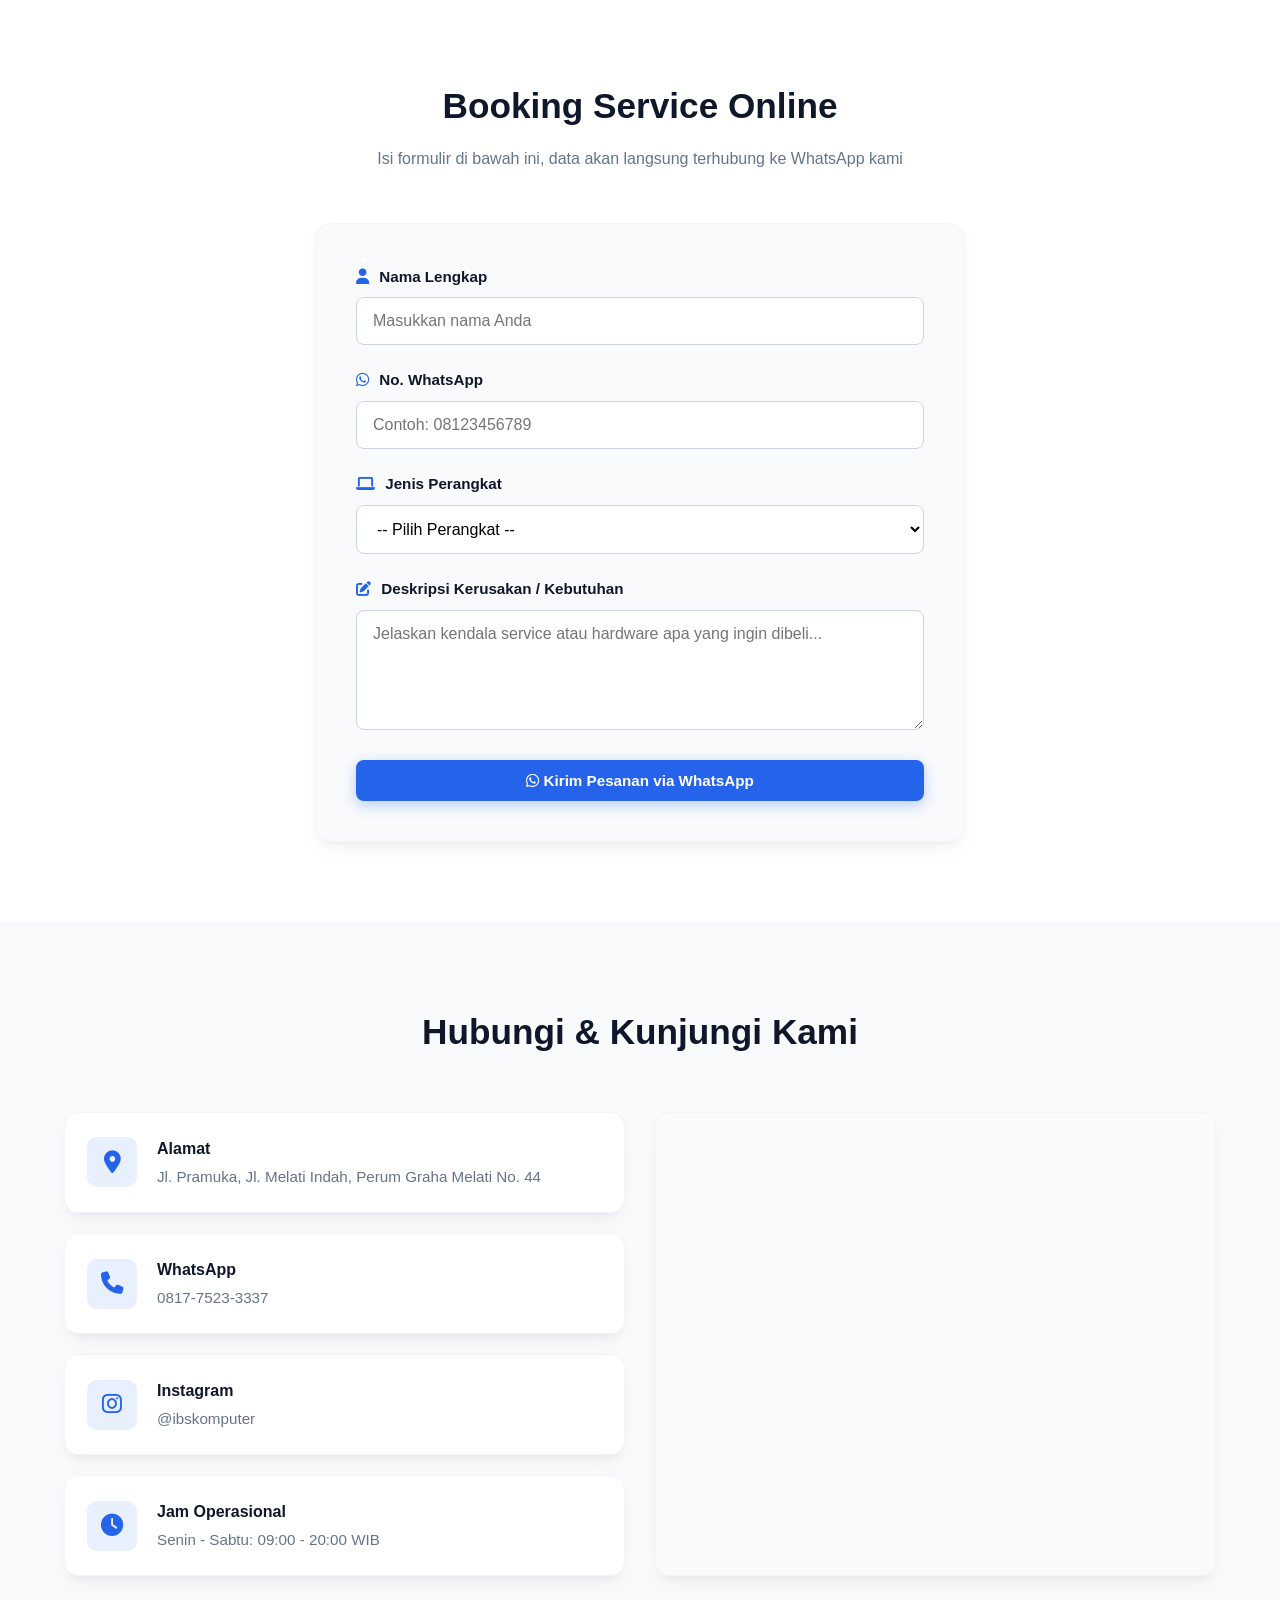
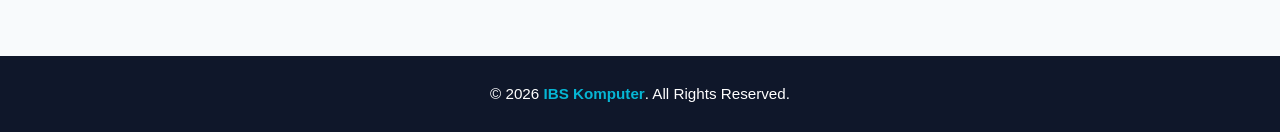
==== commit 8f38123f: "first commit" ====
--- a/index.html
+++ b/index.html
@@ -139,7 +139,7 @@
                         <div class="info-icon"><i class="fa-solid fa-location-dot"></i></div>
                         <div>
                             <h4>Alamat</h4>
-                            <p>Jl. Pramuka, Jl. Melati Indah, Perum Graha Melati Indah No. 44</p></p>
+                            <p>Jl. Pramuka, Jl. Melati Indah, Perum Graha Melati No. 44</p></p>
                         </div>
                     </div>
                     <div class="info-item">
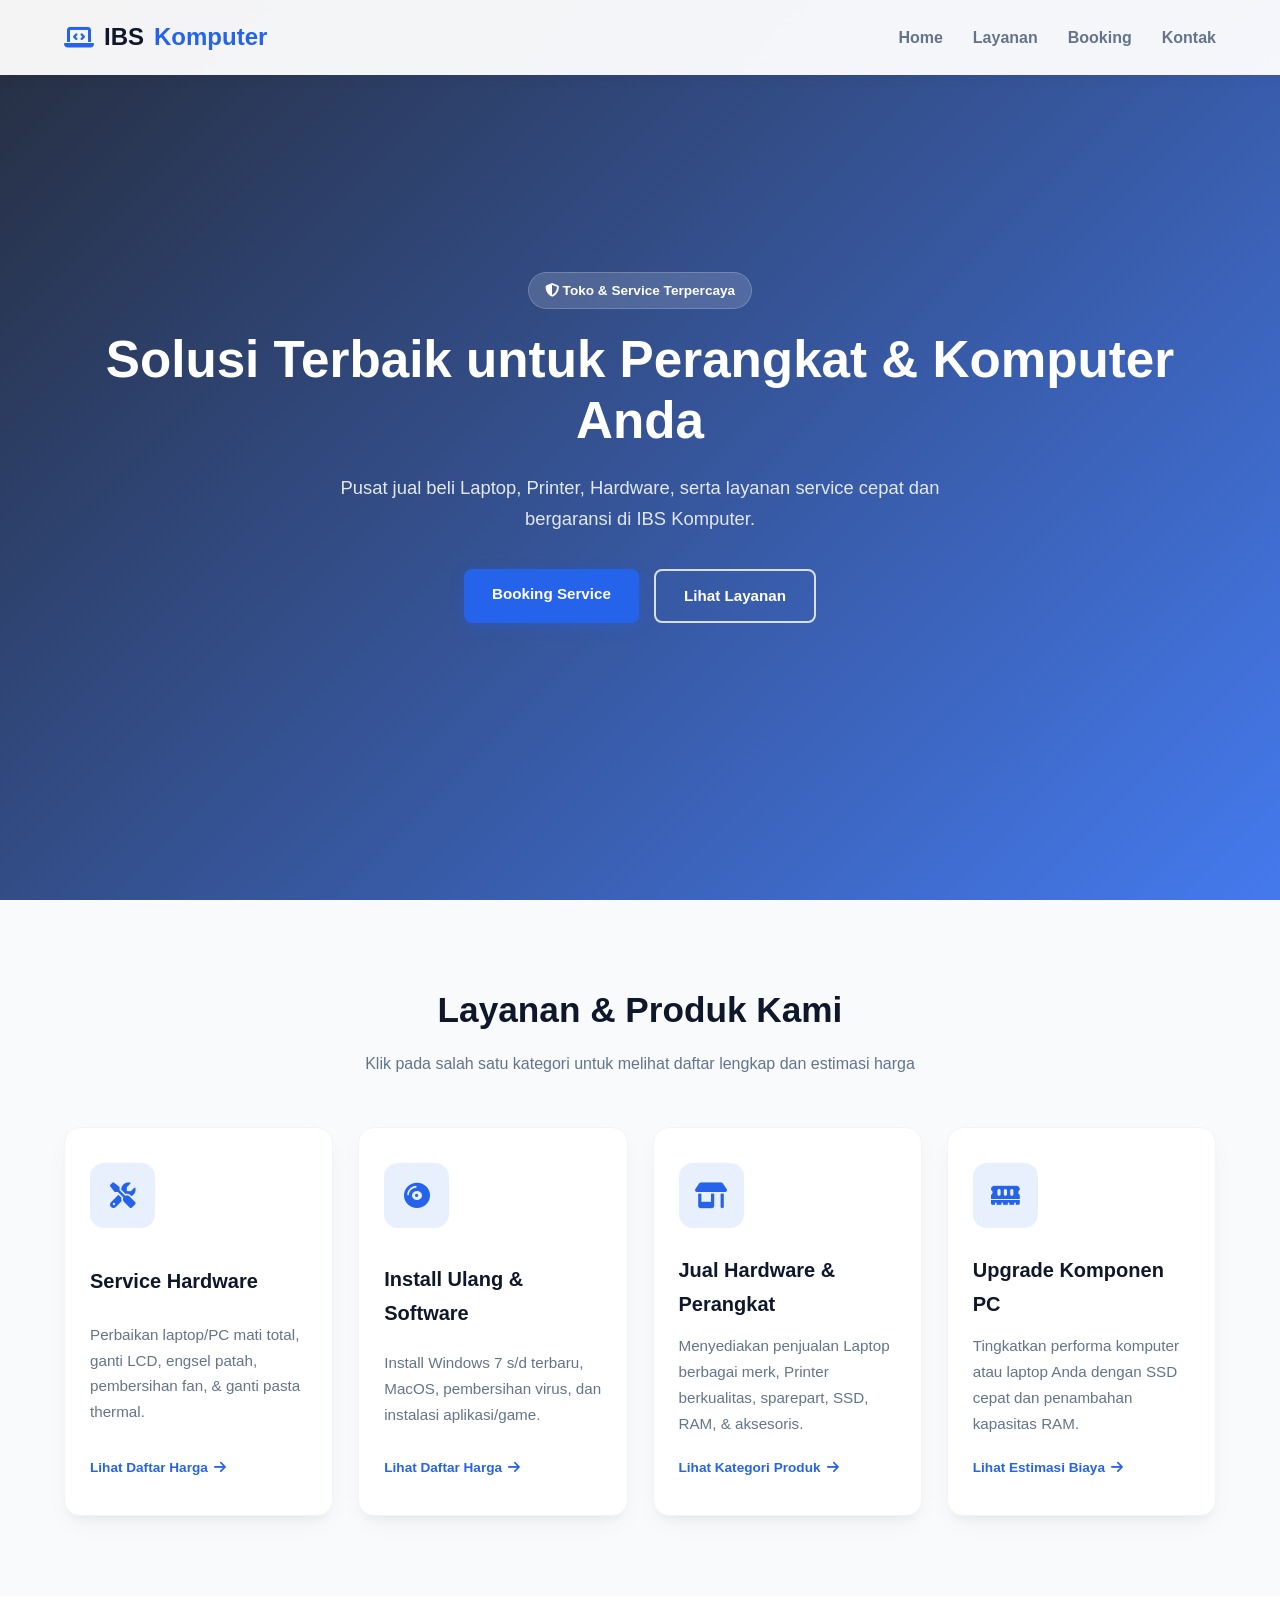
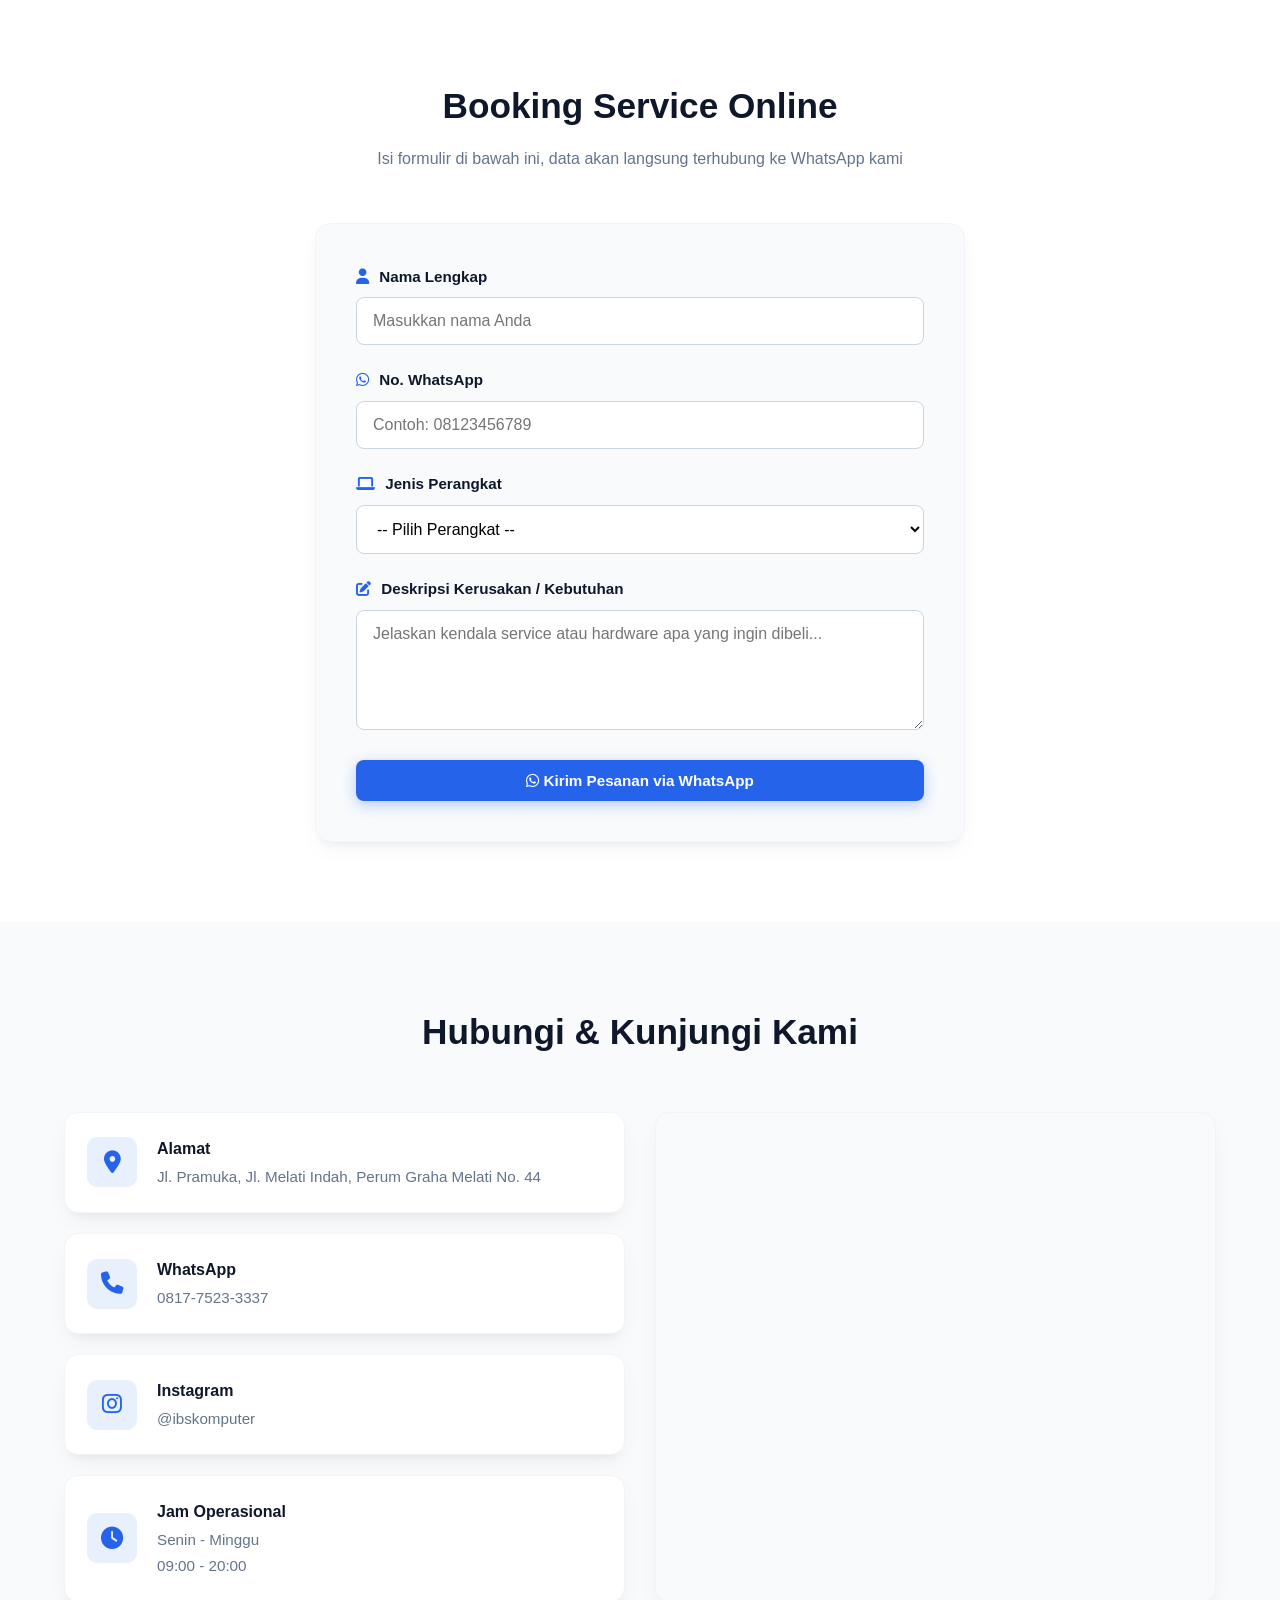
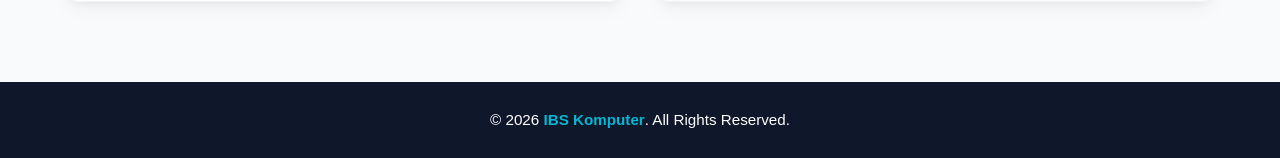
==== commit 6c29b011: "first commit" ====
--- a/index.html
+++ b/index.html
@@ -160,7 +160,8 @@
                         <div class="info-icon"><i class="fa-solid fa-clock"></i></div>
                         <div>
                             <h4>Jam Operasional</h4>
-                            <p>Senin - Sabtu: 09:00 - 20:00 WIB</p>
+                            <p>Senin - Minggu</p>
+                            <p>09:00 - 20:00</p>
                         </div>
                     </div>
                 </div>
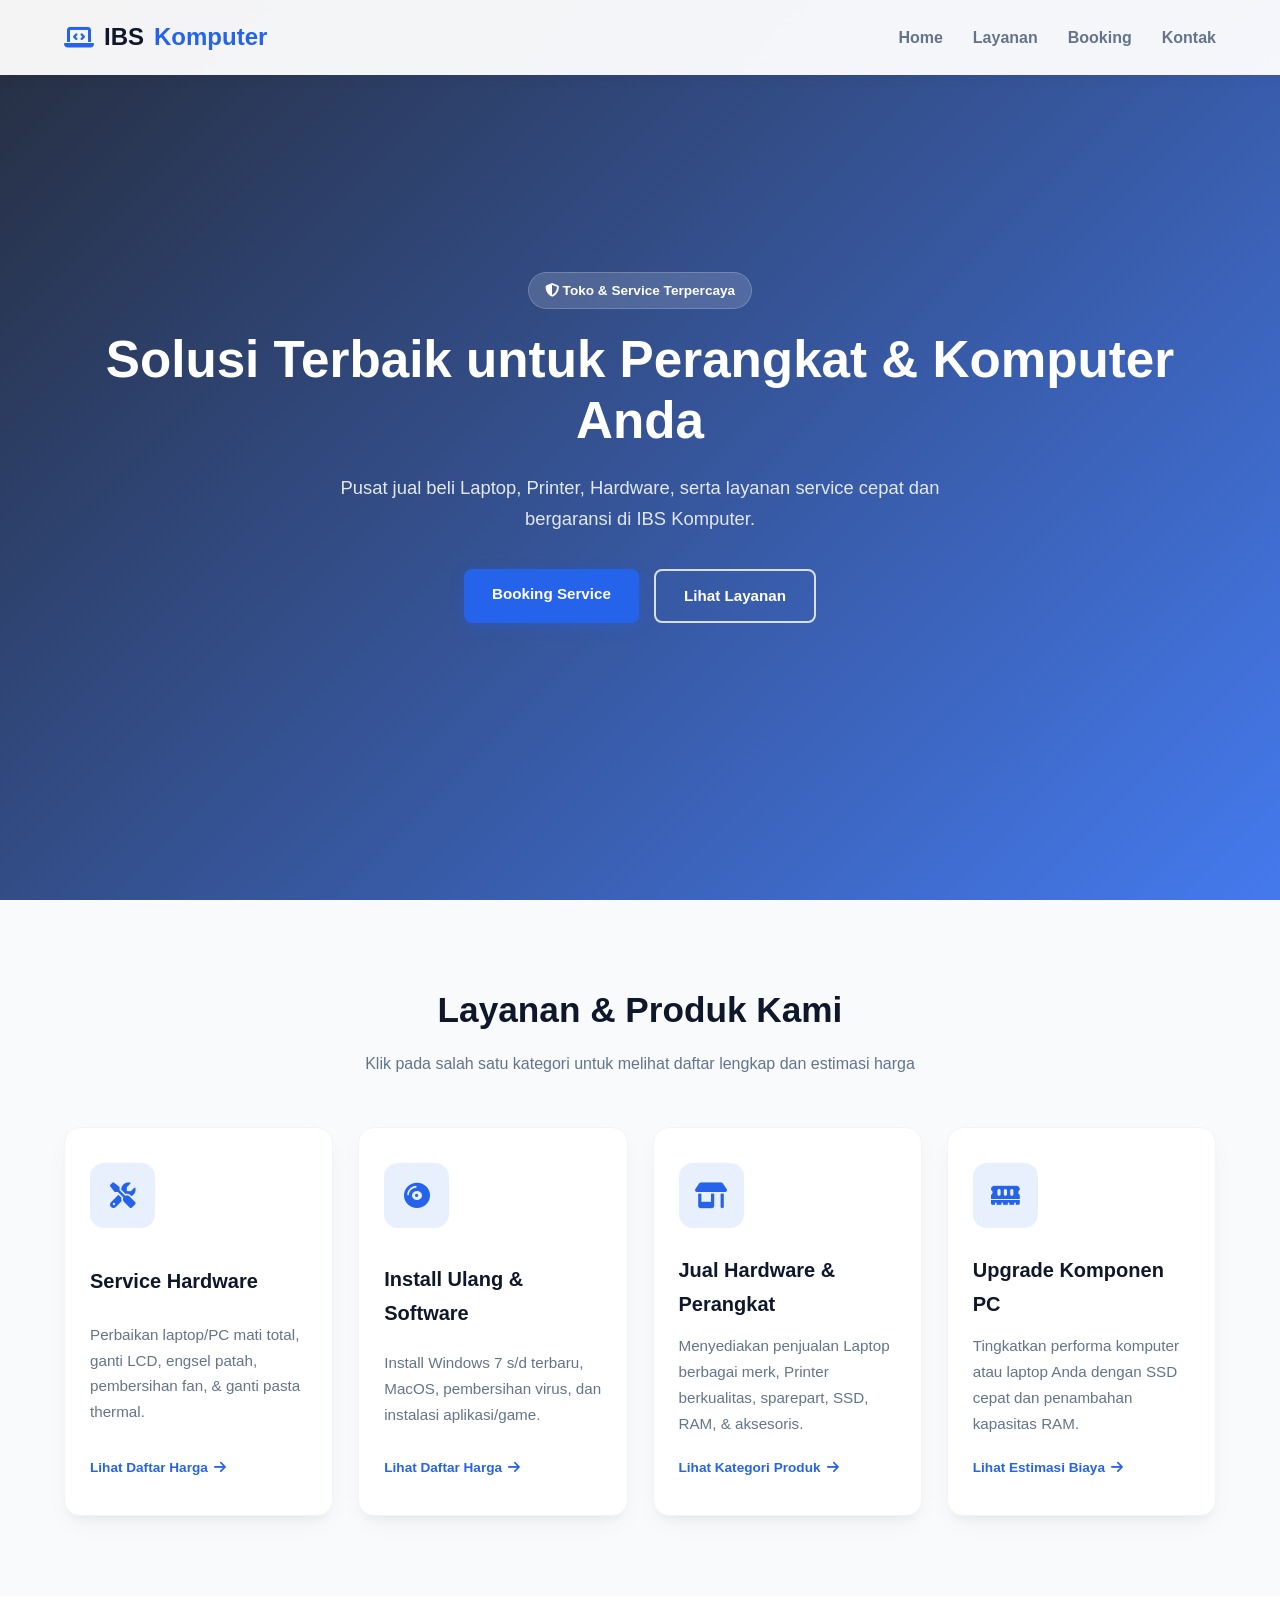
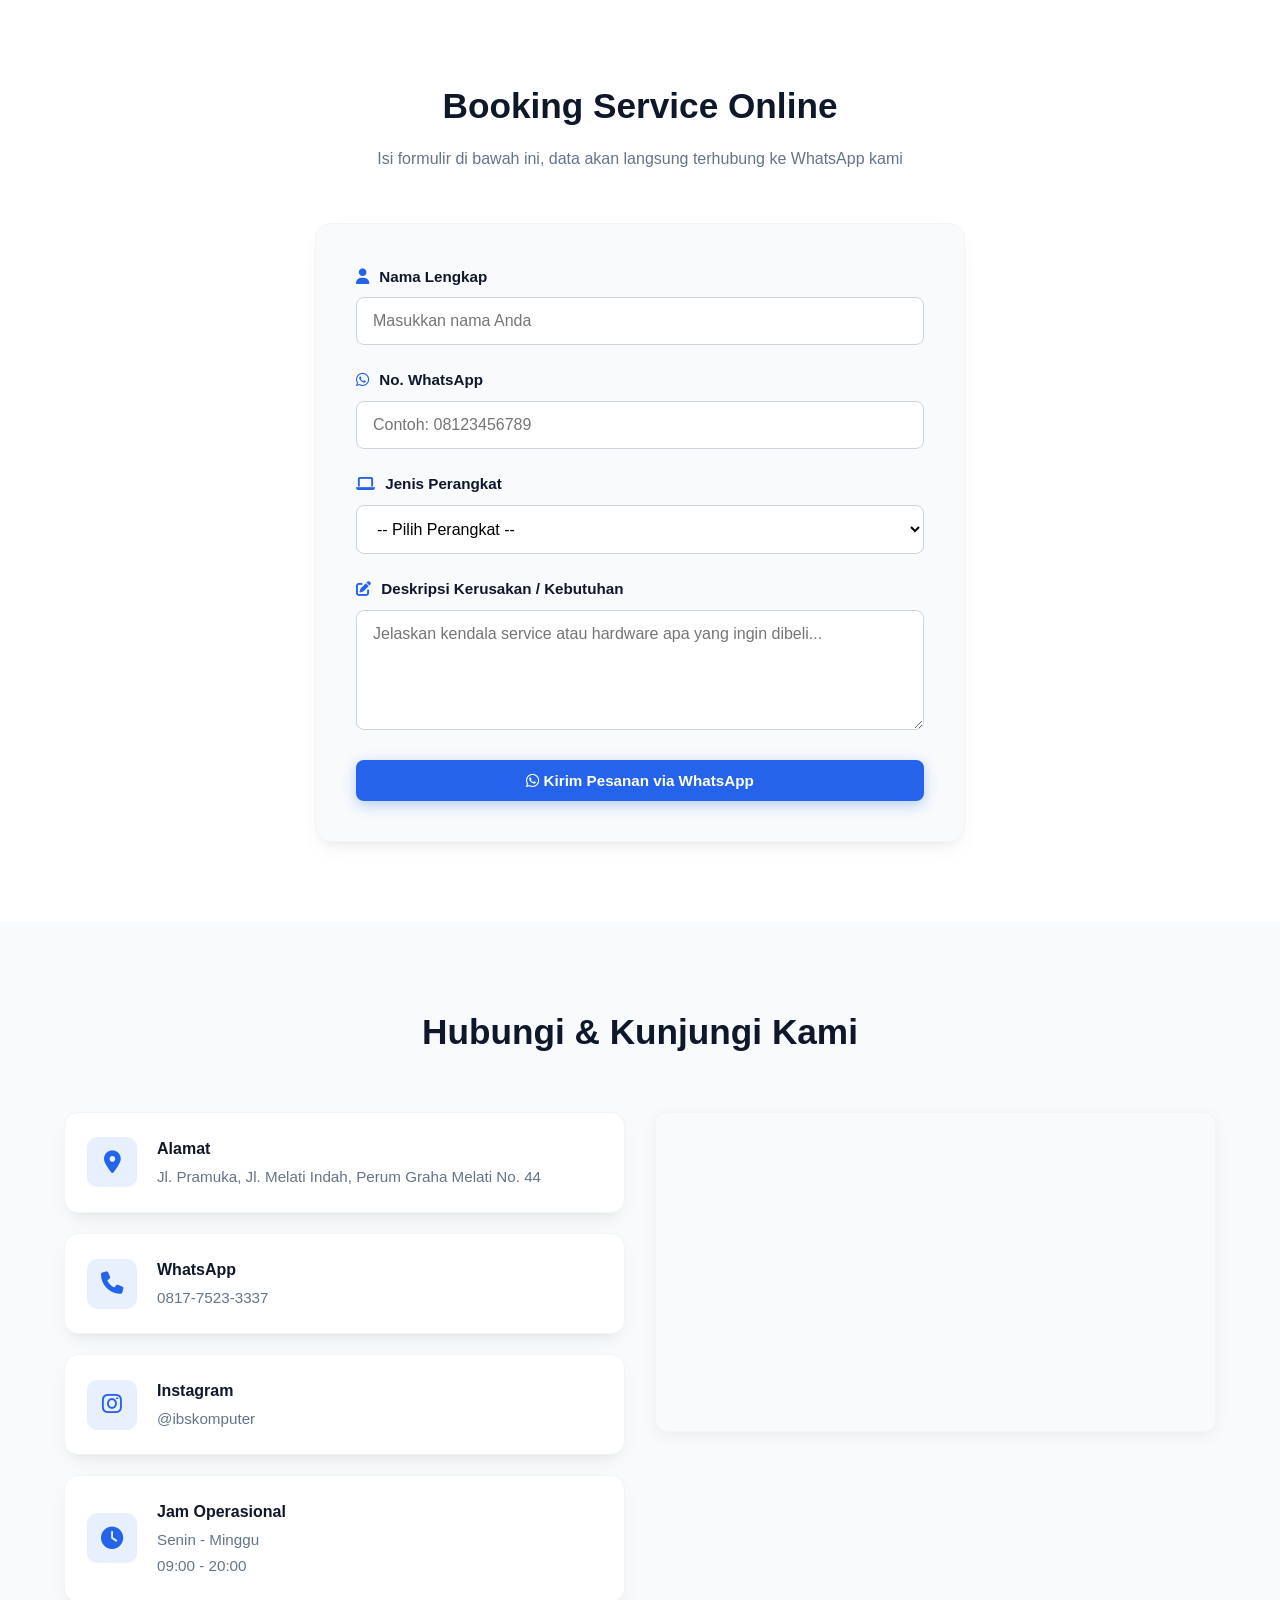
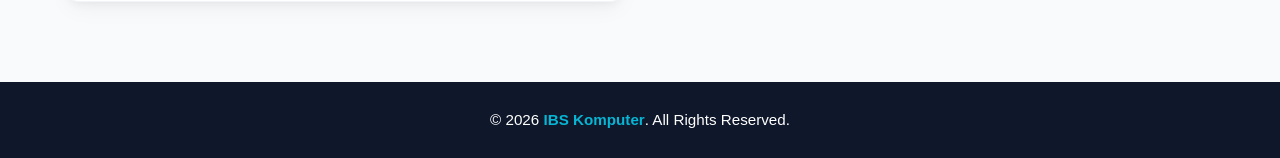
==== commit 0001520e: "first commit" ====
--- a/index.html
+++ b/index.html
@@ -165,9 +165,16 @@
                         </div>
                     </div>
                 </div>
-                <div class="map-container">
-                    <iframe src="https://maps.app.goo.gl/m4VeYQGhC5Ri8Awc6" allowfullscreen="" loading="lazy"></iframe>
-                </div>
+                <div class="map-container" style="width: 100%; height: 300px; border-radius: 12px; overflow: hidden; box-shadow: 0 4px 15px rgba(0,0,0,0.05);">
+    <iframe 
+        src="https://maps.google.com/maps?q=IBS+Komputer+Kota+Anda&output=embed" 
+        width="100%" 
+        height="100%" 
+        style="border:0;" 
+        allowfullscreen="" 
+        loading="lazy">
+    </iframe>
+</div>
             </div>
         </div>
     </section>
